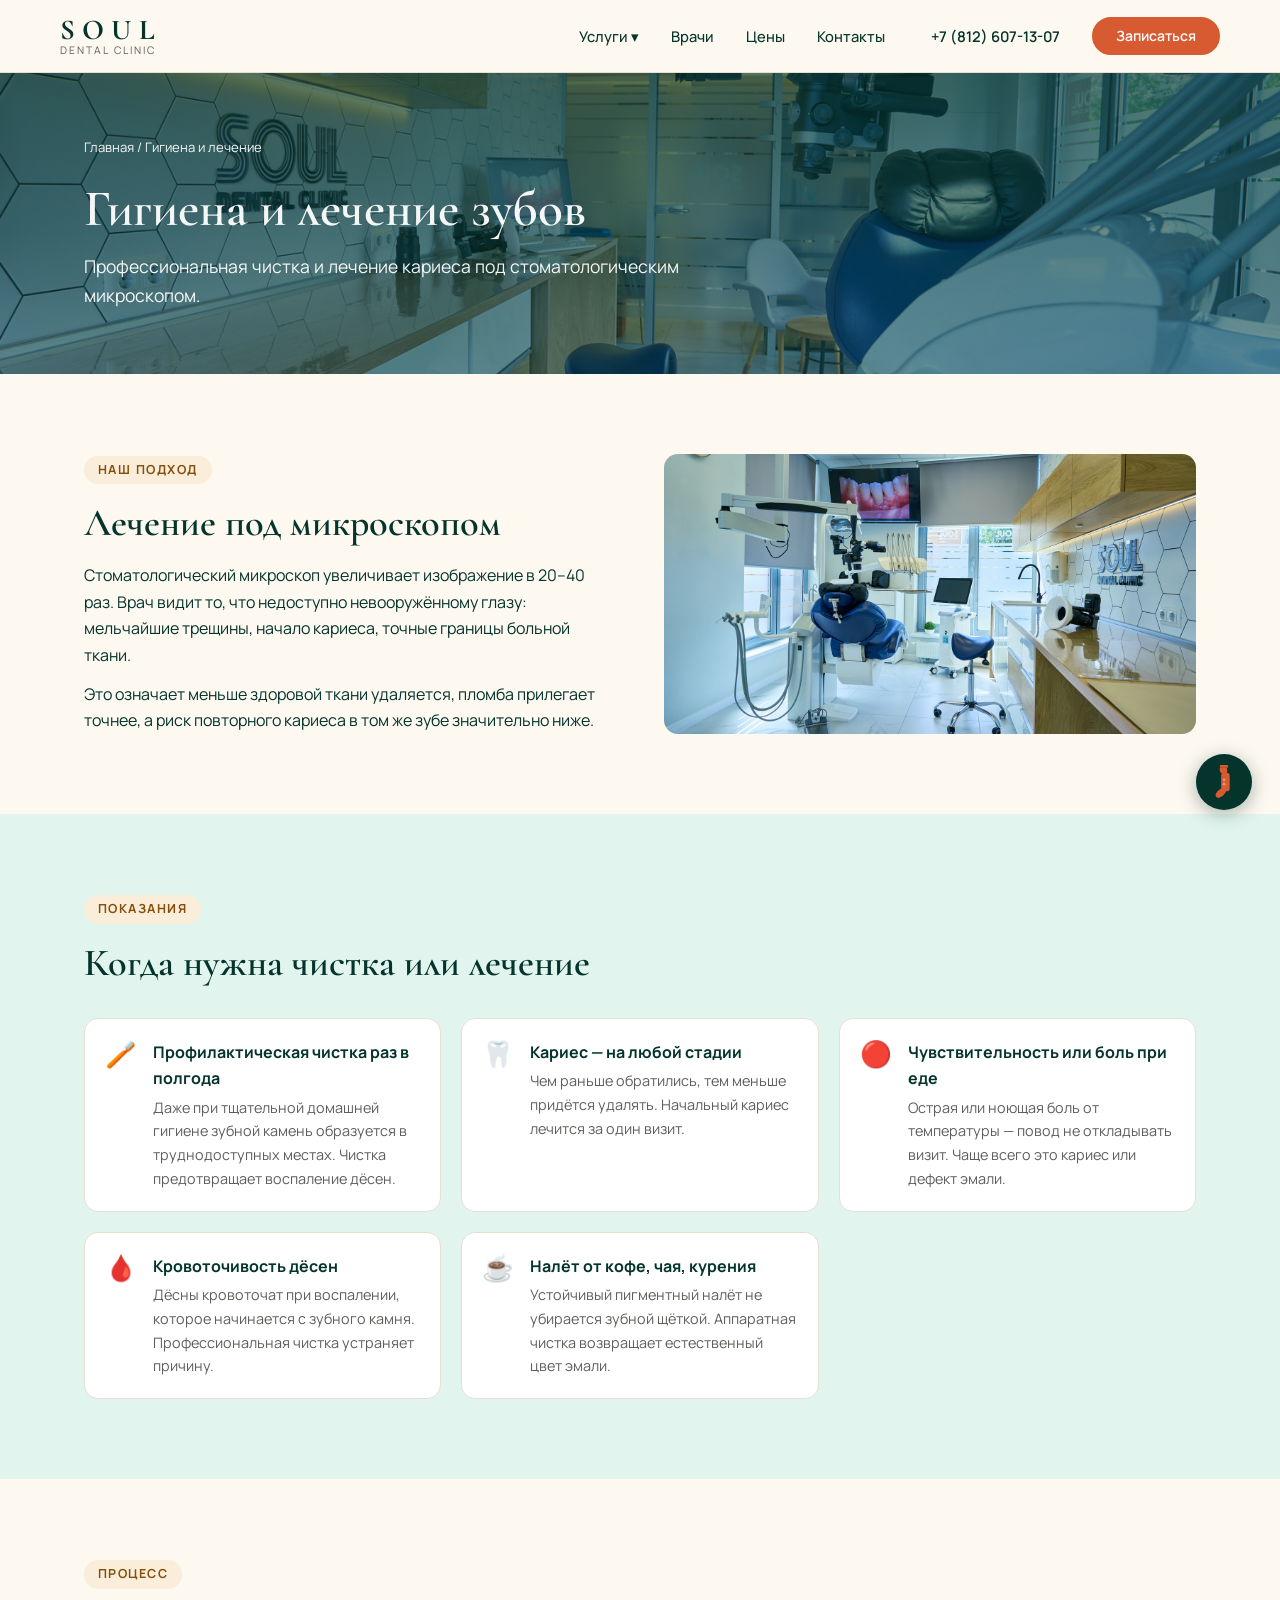
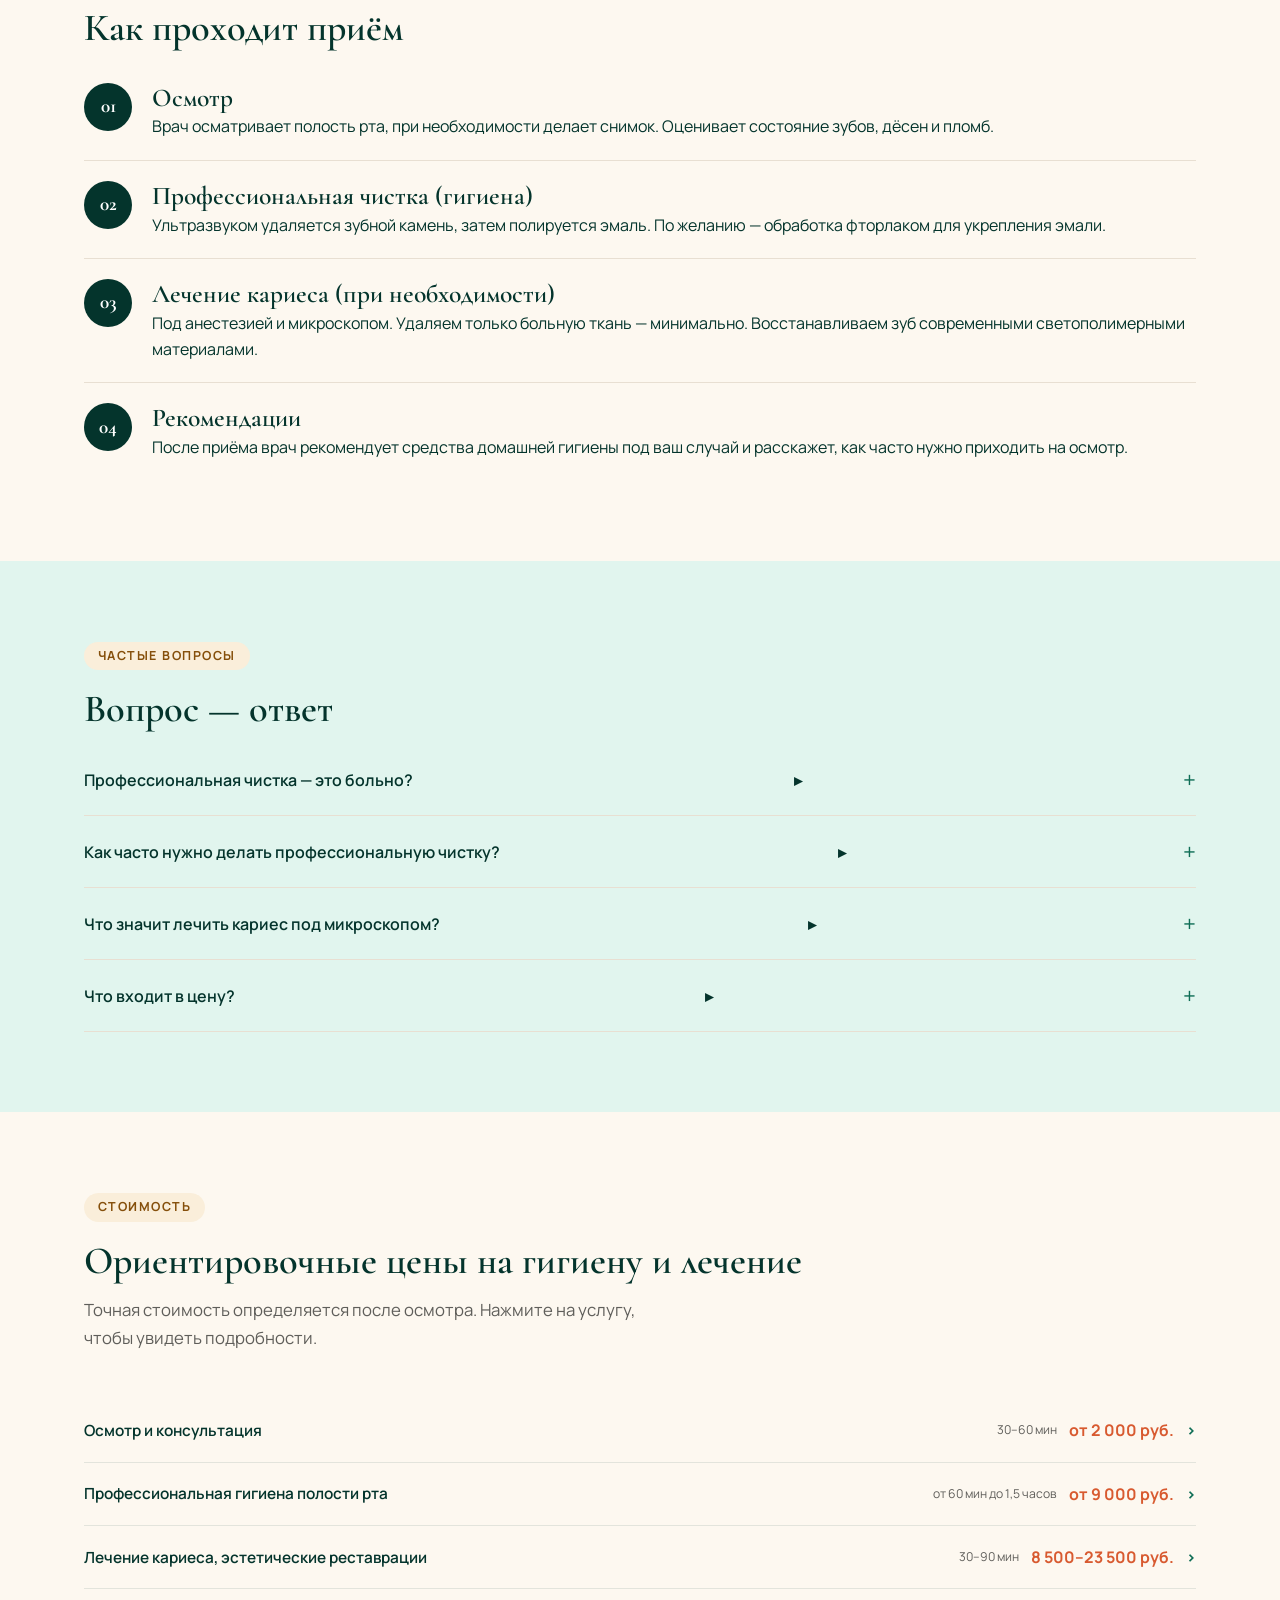
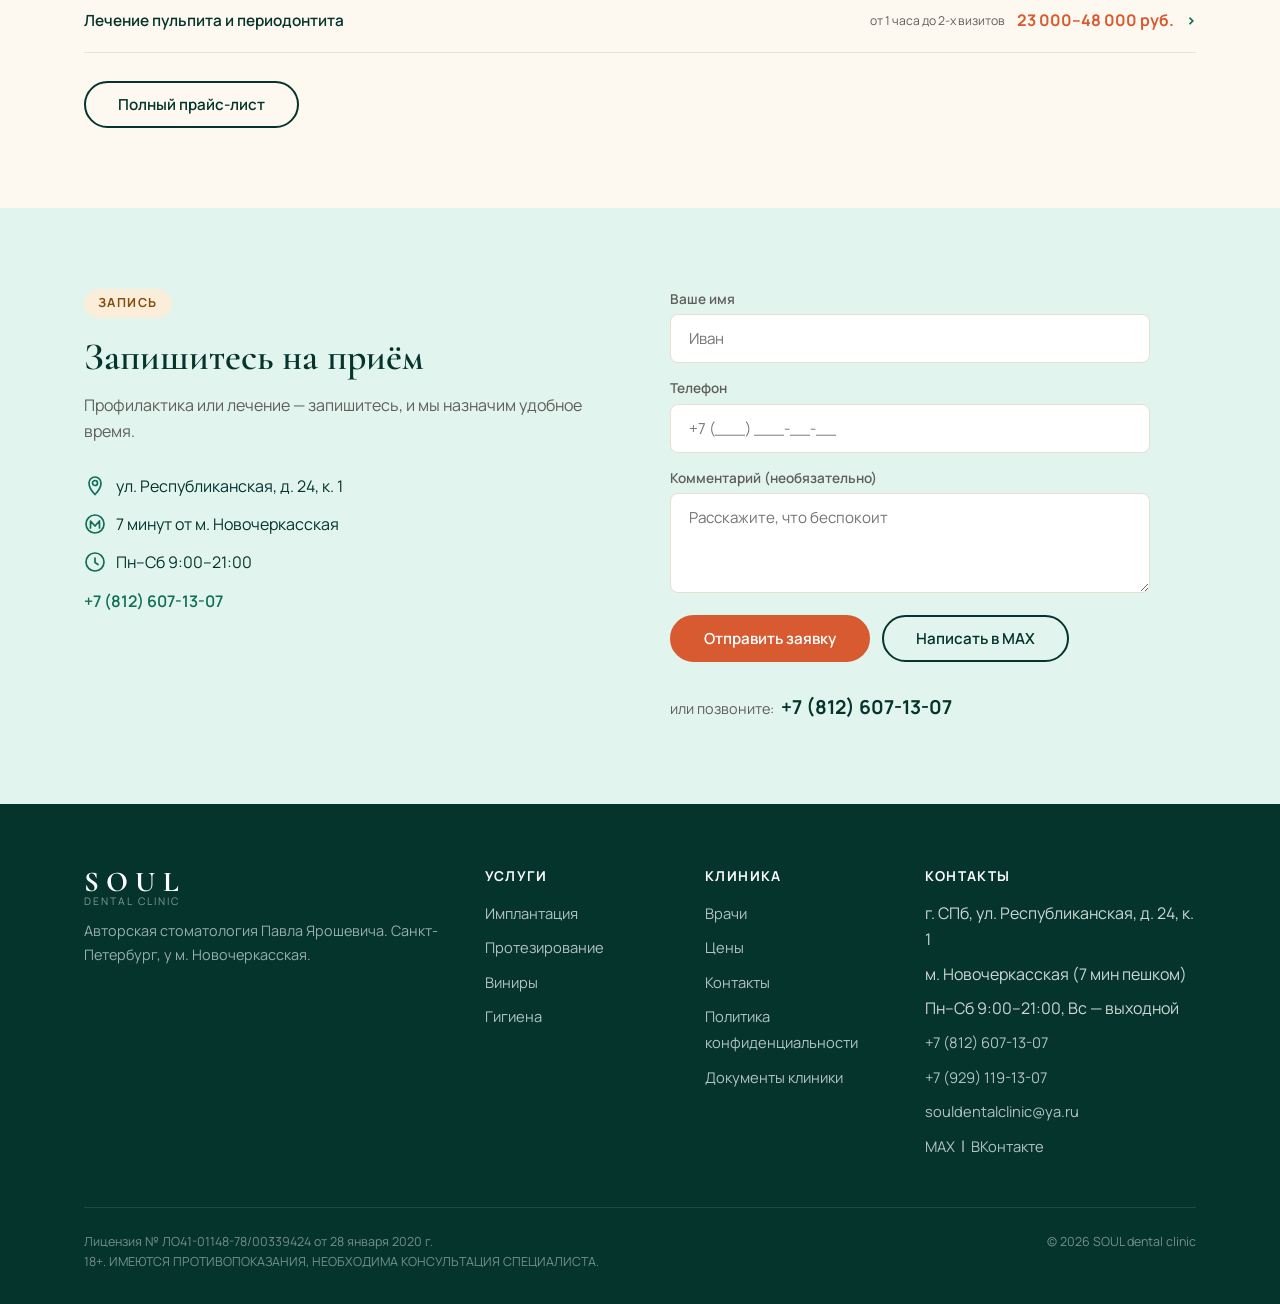
==== gigiena.html @ 8cdfee61 "Initial commit: Soul Dental site" ====
<!DOCTYPE html>
<html lang="ru">
<head>
  <meta charset="UTF-8">
  <meta name="viewport" content="width=device-width, initial-scale=1.0">
  <title>Гигиена и лечение зубов в СПб у м. Новочеркасская — SOUL dental clinic</title>
  <meta name="description" content="Профессиональная гигиена зубов и лечение кариеса под микроскопом в Санкт-Петербурге у м. Новочеркасская. SOUL dental clinic.">
  <link rel="icon" href="favicon.svg" type="image/svg+xml">
  <meta property="og:type" content="website">
  <meta property="og:title" content="Гигиена и лечение зубов под микроскопом в СПб | SOUL dental clinic">
  <meta property="og:description" content="Профессиональная чистка и лечение кариеса под микроскопом. У м. Новочеркасская.">
  <meta property="og:image" content="https://souldental.ru/uploads/s/b/p/5/bp5zllpjg2pz/img/full_6D7gZtCU.jpeg">
  <meta property="og:url" content="https://souldental.ru/gigiena.html">
  <meta property="og:locale" content="ru_RU">
  <meta name="twitter:card" content="summary_large_image">
  <link rel="stylesheet" href="style.css">
</head>
<body>

<!-- ===== ШАПКА ===== -->
<header class="header">
  <div class="header__inner">
    <a href="index.html" class="logo">
      <span class="logo__soul">SOUL</span>
      <span class="logo__sub">dental clinic</span>
    </a>
    <button class="burger" id="burger" aria-label="Меню">
      <span></span><span></span><span></span>
    </button>
    <nav class="nav" id="nav">
      <div class="nav__item">
        <a href="#" class="nav__link">Услуги ▾</a>
        <div class="nav__dropdown">
          <a href="implantatsiya.html">Имплантация</a>
          <a href="protezirovanie.html">Протезирование</a>
          <a href="viniry.html">Виниры и эстетика</a>
          <a href="gigiena.html">Гигиена и лечение</a>
        </div>
      </div>
      <div class="nav__item"><a href="vrachi.html" class="nav__link">Врачи</a></div>
      <div class="nav__item"><a href="tseny.html" class="nav__link">Цены</a></div>
      <div class="nav__item"><a href="kontakty.html" class="nav__link">Контакты</a></div>
    </nav>
    <a href="tel:+78126071307" class="header__phone">+7 (812) 607-13-07</a>
    <a href="kontakty.html#zapis" class="btn btn--accent btn--sm header__cta">Записаться</a>
  </div>
</header>

<!-- ===== ГЕРОЙ СТРАНИЦЫ ===== -->
<section class="page-hero page-hero--photo" style="background-image:linear-gradient(rgba(4,52,44,.68),rgba(4,52,44,.5)),url('img/gal_full_kUnw3uNL.jpeg')">
  <div class="container">
    <div class="breadcrumb">
      <a href="index.html">Главная</a> / Гигиена и лечение
    </div>
    <h1>Гигиена и лечение зубов</h1>
    <p class="page-hero__sub">Профессиональная чистка и лечение кариеса под стоматологическим микроскопом.</p>
  </div>
</section>

<!-- ===== ПОЧЕМУ МИКРОСКОП ===== -->
<section class="section">
  <div class="container">
    <div class="grid-photo">
      <div>
        <span class="section-label">Наш подход</span>
        <h2>Лечение под микроскопом</h2>
        <p style="margin-top:16px">Стоматологический микроскоп увеличивает изображение в 20–40 раз. Врач видит то, что недоступно невооружённому глазу: мельчайшие трещины, начало кариеса, точные границы больной ткани.</p>
        <p style="margin-top:12px">Это означает меньше здоровой ткани удаляется, пломба прилегает точнее, а риск повторного кариеса в том же зубе значительно ниже.</p>
      </div>
      <div>
        <img src="img/tech.jpeg" alt="Стоматологический кабинет с микроскопом — SOUL dental clinic" class="cabinet-photo">
      </div>
    </div>
  </div>
</section>

<!-- ===== КОГДА ЭТО НУЖНО ===== -->
<section class="section section--mint">
  <div class="container">
    <span class="section-label">Показания</span>
    <h2 class="section-title">Когда нужна чистка или лечение</h2>
    <div class="indications-grid">
      <div class="indication-item">
        <div class="indication-item__icon">🪥</div>
        <div>
          <strong>Профилактическая чистка раз в полгода</strong>
          <p>Даже при тщательной домашней гигиене зубной камень образуется в труднодоступных местах. Чистка предотвращает воспаление дёсен.</p>
        </div>
      </div>
      <div class="indication-item">
        <div class="indication-item__icon">🦷</div>
        <div>
          <strong>Кариес — на любой стадии</strong>
          <p>Чем раньше обратились, тем меньше придётся удалять. Начальный кариес лечится за один визит.</p>
        </div>
      </div>
      <div class="indication-item">
        <div class="indication-item__icon">🔴</div>
        <div>
          <strong>Чувствительность или боль при еде</strong>
          <p>Острая или ноющая боль от температуры — повод не откладывать визит. Чаще всего это кариес или дефект эмали.</p>
        </div>
      </div>
      <div class="indication-item">
        <div class="indication-item__icon">🩸</div>
        <div>
          <strong>Кровоточивость дёсен</strong>
          <p>Дёсны кровоточат при воспалении, которое начинается с зубного камня. Профессиональная чистка устраняет причину.</p>
        </div>
      </div>
      <div class="indication-item">
        <div class="indication-item__icon">☕</div>
        <div>
          <strong>Налёт от кофе, чая, курения</strong>
          <p>Устойчивый пигментный налёт не убирается зубной щёткой. Аппаратная чистка возвращает естественный цвет эмали.</p>
        </div>
      </div>
    </div>
  </div>
</section>

<!-- ===== КАК ПРОХОДИТ ===== -->
<section class="section">
  <div class="container">
    <span class="section-label">Процесс</span>
    <h2 class="section-title">Как проходит приём</h2>
    <div class="steps">
      <div class="step">
        <div class="step__num">01</div>
        <div>
          <h3>Осмотр</h3>
          <p>Врач осматривает полость рта, при необходимости делает снимок. Оценивает состояние зубов, дёсен и пломб.</p>
        </div>
      </div>
      <div class="step">
        <div class="step__num">02</div>
        <div>
          <h3>Профессиональная чистка (гигиена)</h3>
          <p>Ультразвуком удаляется зубной камень, затем полируется эмаль. По желанию — обработка фторлаком для укрепления эмали.</p>
        </div>
      </div>
      <div class="step">
        <div class="step__num">03</div>
        <div>
          <h3>Лечение кариеса (при необходимости)</h3>
          <p>Под анестезией и микроскопом. Удаляем только больную ткань — минимально. Восстанавливаем зуб современными светополимерными материалами.</p>
        </div>
      </div>
      <div class="step">
        <div class="step__num">04</div>
        <div>
          <h3>Рекомендации</h3>
          <p>После приёма врач рекомендует средства домашней гигиены под ваш случай и расскажет, как часто нужно приходить на осмотр.</p>
        </div>
      </div>
    </div>
  </div>
</section>

<!-- ===== ВОПРОС-ОТВЕТ ===== -->
<section class="section section--mint">
  <div class="container">
    <span class="section-label">Частые вопросы</span>
    <h2 class="section-title">Вопрос — ответ</h2>
    <div class="faq">
      <div class="faq-item">
        <button class="faq-item__q" onclick="toggleFaq(this)">
          Профессиональная чистка — это больно? <span class="faq-item__arrow">▸</span>
        </button>
        <div class="faq-item__a">
          <p>Чаще всего нет. При повышенной чувствительности дёсен могут быть неприятные ощущения, но ненадолго. Если нужно — проводим под анестезией.</p>
        </div>
      </div>
      <div class="faq-item">
        <button class="faq-item__q" onclick="toggleFaq(this)">
          Как часто нужно делать профессиональную чистку? <span class="faq-item__arrow">▸</span>
        </button>
        <div class="faq-item__a">
          <p>Большинству пациентов — раз в полгода. Людям с брекетами, имплантами или предрасположенностью к образованию камня — чаще. Конкретную периодичность врач назначит индивидуально.</p>
        </div>
      </div>
      <div class="faq-item">
        <button class="faq-item__q" onclick="toggleFaq(this)">
          Что значит лечить кариес под микроскопом? <span class="faq-item__arrow">▸</span>
        </button>
        <div class="faq-item__a">
          <p>Микроскоп позволяет видеть точные границы поражения. Врач удаляет только больную ткань — не больше. Пломба ложится точнее, и риск повторного кариеса под ней ниже.</p>
        </div>
      </div>
      <div class="faq-item">
        <button class="faq-item__q" onclick="toggleFaq(this)">
          Что входит в цену? <span class="faq-item__arrow">▸</span>
        </button>
        <div class="faq-item__a">
          <p>После осмотра мы называем полную стоимость лечения — включая анестезию, материалы и все этапы работы. Неожиданных доплат нет.</p>
        </div>
      </div>
    </div>
  </div>
</section>

<!-- ===== ЦЕНЫ ===== -->
<section class="section">
  <div class="container">
    <span class="section-label">Стоимость</span>
    <h2 class="section-title">Ориентировочные цены на гигиену и лечение</h2>
    <p class="section-subtitle">Точная стоимость определяется после осмотра. Нажмите на услугу, чтобы увидеть подробности.</p>

    <div class="price-item">
      <details class="price-details">
        <summary class="price-summary">
          <span class="price-summary__name">Осмотр и консультация</span>
          <span class="price-summary__meta">30–60 мин</span>
          <span class="price-summary__price">от 2 000 руб.</span>
          <span class="price-summary__arrow">›</span>
        </summary>
        <div class="price-expand">
          <ul>
            <li>Осмотр полости рта, оценка состояния зубов, дёсен и пломб</li>
            <li>При необходимости — снимок, анализ рентгенограммы</li>
            <li>Составление плана лечения с итоговой стоимостью</li>
          </ul>
        </div>
      </details>
    </div>

    <div class="price-item">
      <details class="price-details">
        <summary class="price-summary">
          <span class="price-summary__name">Профессиональная гигиена полости рта</span>
          <span class="price-summary__meta">от 60 мин до 1,5 часов</span>
          <span class="price-summary__price">от 9 000 руб.</span>
          <span class="price-summary__arrow">›</span>
        </summary>
        <div class="price-expand">
          <ul>
            <li>Удаление зубного камня ультразвуковой системой премиум-класса — без травм и трещин эмали</li>
            <li>Обработка по протоколу Guided Biofilm Therapy аппаратом AIRFLOW Prophylaxis Master</li>
            <li>Порошкоструйная обработка PROPHYflex — бережное удаление пигментированного налёта</li>
            <li>Реминерализирующая терапия фторсодержащим гелем</li>
            <li>Финишная полировка эмали — антиналётная поверхность</li>
          </ul>
          <table class="price-sub">
            <tr>
              <td>Профессиональная гигиена полости рта</td>
              <td>9 000 руб.</td>
            </tr>
            <tr>
              <td>Гигиена в рекомендованный период
                <span class="sub-desc">для пациентов, выполняющих процедуру не реже 1 раза в 6 месяцев</span>
              </td>
              <td>7 000 руб.</td>
            </tr>
            <tr>
              <td>Пародонтологическая профессиональная гигиена
                <span class="sub-desc">1,5 часа</span>
              </td>
              <td>11 000 руб.</td>
            </tr>
          </table>
        </div>
      </details>
    </div>

    <div class="price-item">
      <details class="price-details">
        <summary class="price-summary">
          <span class="price-summary__name">Лечение кариеса, эстетические реставрации</span>
          <span class="price-summary__meta">30–90 мин</span>
          <span class="price-summary__price">8 500–23 500 руб.</span>
          <span class="price-summary__arrow">›</span>
        </summary>
        <div class="price-expand">
          <ul>
            <li>Бережное сохранение тканей зуба — минимальное воздействие под микроскопом</li>
            <li>Композитные материалы премиум-класса</li>
            <li>Раннее выявление кариеса на профосмотре позволяет вылечить его за один визит</li>
          </ul>
        </div>
      </details>
    </div>

    <div class="price-item">
      <details class="price-details">
        <summary class="price-summary">
          <span class="price-summary__name">Лечение пульпита и периодонтита</span>
          <span class="price-summary__meta">от 1 часа до 2-х визитов</span>
          <span class="price-summary__price">23 000–48 000 руб.</span>
          <span class="price-summary__arrow">›</span>
        </summary>
        <div class="price-expand">
          <ul>
            <li>Своевременное лечение позволяет сохранить зуб</li>
            <li>Качественное пломбирование каналов под профессиональной оптикой</li>
            <li>Все расходные материалы — премиум-класса</li>
            <li>Эндодонтисты справляются со сложными клиническими случаями</li>
          </ul>
        </div>
      </details>
    </div>

    <a href="tseny.html" class="btn btn--outline" style="margin-top:28px">Полный прайс-лист</a>
  </div>
</section>

<!-- ===== ФОРМА ===== -->
<section class="section section--mint" id="zapis">
  <div class="container">
    <div class="grid-form">
      <div>
        <span class="section-label">Запись</span>
        <h2>Запишитесь на приём</h2>
        <p style="color:var(--muted);margin-top:12px">Профилактика или лечение — запишитесь, и мы назначим удобное время.</p>
        <div style="margin-top:28px;display:flex;flex-direction:column;gap:12px">
          <div class="contact-info-row"><svg width="22" height="22" viewBox="0 0 22 22" fill="none" xmlns="http://www.w3.org/2000/svg" aria-hidden="true"><path d="M11 2C7.7 2 5 4.7 5 8c0 5.5 6 11.5 6 11.5S17 13.5 17 8c0-3.3-2.7-6-6-6z" stroke="currentColor" stroke-width="1.7"/><circle cx="11" cy="8" r="2.5" stroke="currentColor" stroke-width="1.7"/></svg> ул. Республиканская, д. 24, к. 1</div>
          <div class="contact-info-row"><svg width="22" height="22" viewBox="0 0 22 22" fill="none" xmlns="http://www.w3.org/2000/svg" aria-hidden="true"><circle cx="11" cy="11" r="9" stroke="currentColor" stroke-width="1.7"/><path d="M6.5 15V8L11 13L15.5 8V15" stroke="currentColor" stroke-width="1.7" stroke-linecap="round" stroke-linejoin="round"/></svg> 7 минут от м. Новочеркасская</div>
          <div class="contact-info-row"><svg width="22" height="22" viewBox="0 0 22 22" fill="none" xmlns="http://www.w3.org/2000/svg" aria-hidden="true"><circle cx="11" cy="11" r="9" stroke="currentColor" stroke-width="1.7"/><path d="M11 7V11.5L14 13.5" stroke="currentColor" stroke-width="1.7" stroke-linecap="round" stroke-linejoin="round"/></svg> Пн–Сб 9:00–21:00</div>
          <div><a href="tel:+78126071307" style="font-weight:600">+7 (812) 607-13-07</a></div>
        </div>
      </div>
      <div>
        <form class="form-record" id="formGig" onsubmit="sendForm(event, 'formGig')">
          <div>
            <label for="name5">Ваше имя</label>
            <input type="text" id="name5" name="name" placeholder="Иван" required>
          </div>
          <div>
            <label for="phone5">Телефон</label>
            <input type="tel" id="phone5" name="phone" placeholder="+7 (___) ___-__-__" required>
          </div>
          <div>
            <label for="comment5">Комментарий (необязательно)</label>
            <textarea id="comment5" name="comment" placeholder="Расскажите, что беспокоит"></textarea>
          </div>
          <div class="form-record__success" id="success-formGig">
            ✓ Спасибо! Мы перезвоним вам в ближайшее время.
          </div>
          <div class="form-record__buttons">
            <button type="submit" class="btn btn--accent">Отправить заявку</button>
            <!-- УТОЧНИТЬ У КЛИНИКИ — точная пригласительная ссылка MAX -->
            <a href="https://max.ru/u/souldental" target="_blank" rel="noopener" class="btn btn--outline">Написать в MAX</a>
          </div>
          <p class="form-record__phone">или позвоните: <a href="tel:+78126071307">+7 (812) 607-13-07</a></p>
        </form>
      </div>
    </div>
  </div>
</section>

<!-- ===== ФУТЕР ===== -->
<footer class="footer">
  <div class="container">
    <div class="footer__grid">
      <div>
        <a href="index.html" class="logo footer__logo">
          <span class="logo__soul">SOUL</span>
          <span class="logo__sub">dental clinic</span>
        </a>
        <p class="footer__desc">Авторская стоматология Павла Ярошевича. Санкт-Петербург, у м. Новочеркасская.</p>
      </div>
      <div>
        <h4>Услуги</h4>
        <ul class="footer__links">
          <li><a href="implantatsiya.html">Имплантация</a></li>
          <li><a href="protezirovanie.html">Протезирование</a></li>
          <li><a href="viniry.html">Виниры</a></li>
          <li><a href="gigiena.html">Гигиена</a></li>
        </ul>
      </div>
      <div>
        <h4>Клиника</h4>
        <ul class="footer__links">
          <li><a href="vrachi.html">Врачи</a></li>
          <li><a href="tseny.html">Цены</a></li>
          <li><a href="kontakty.html">Контакты</a></li>
          <li><a href="#">Политика конфиденциальности</a></li>
          <li><a href="#">Документы клиники</a></li>
        </ul>
      </div>
      <div>
        <h4>Контакты</h4>
        <ul class="footer__links">
          <li>г. СПб, ул. Республиканская, д. 24, к. 1</li>
          <li>м. Новочеркасская (7 мин пешком)</li>
          <li>Пн–Сб 9:00–21:00, Вс — выходной</li>
          <li><a href="tel:+78126071307">+7 (812) 607-13-07</a></li>
          <li><a href="tel:+79291191307">+7 (929) 119-13-07</a></li>
          <li><a href="mailto:souldentalclinic@ya.ru">souldentalclinic@ya.ru</a></li>
          <li><!-- УТОЧНИТЬ У КЛИНИКИ — точная пригласительная ссылка MAX -->
          <a href="https://max.ru/u/souldental" target="_blank">MAX</a> &nbsp;|&nbsp; <a href="https://vk.com/souldental" target="_blank">ВКонтакте</a></li>
        </ul>
      </div>
    </div>
    <div class="footer__bottom">
      <div class="footer__legal">
        Лицензия № ЛО41-01148-78/00339424 от 28 января 2020 г.<br>
        18+. ИМЕЮТСЯ ПРОТИВОПОКАЗАНИЯ, НЕОБХОДИМА КОНСУЛЬТАЦИЯ СПЕЦИАЛИСТА.
      </div>
      <div class="footer__legal">© 2026 SOUL dental clinic</div>
    </div>
  </div>
</footer>

<a href="kontakty.html#zapis" class="btn btn--accent float-btn" id="floatBtn">Записаться</a>

<!-- Vinyl music player -->
<button class="sax-btn" id="vinylBtn" aria-label="Музыка клиники">
  <svg class="sax-icon" viewBox="0 0 28 48" fill="currentColor" xmlns="http://www.w3.org/2000/svg">
    <rect x="8" y="0" width="12" height="4" rx="2"/>
    <path d="M8 4 Q7 10 11 12 L17 12 Q20 8 18 4 Z"/>
    <path d="M10 11 h8 a4 4 0 0 1 4 4 v18 a4 4 0 0 1 -4 4 h-4 a4 4 0 0 1 -4 -4 V15 a4 4 0 0 1 4 -4z"/>
    <path d="M10 33 Q3 37 2 42 a4 4 0 0 0 7 3 Q13 44 16 39 L18 33 Z"/>
    <circle cx="14" cy="21" r="2" fill="rgba(255,255,255,0.35)"/>
    <circle cx="14" cy="27" r="2" fill="rgba(255,255,255,0.35)"/>
  </svg>
</button>
<script src="script.js"></script>
</body>
</html>
---- style.css ----
/* =============================================
   SOUL dental clinic — главный файл стилей
   Палитра: кремовый фон, глубокий зелёный, терракотовый акцент
   ============================================= */

/* --- Google Fonts --- */
@import url('https://fonts.googleapis.com/css2?family=Cormorant+Garamond:wght@500;600;700&family=Manrope:wght@400;500;600;700&display=swap');

/* --- CSS-переменные (вся палитра в одном месте) --- */
:root {
  --bg:         #FDF8F0;   /* кремовый фон страниц */
  --dark:       #04342C;   /* глубокий зелёный — заголовки, футер */
  --green:      #0F6E56;   /* вторичный зелёный — кнопки, ссылки */
  --accent:     #D85A30;   /* терракотовый — главные кнопки «Записаться» */
  --mint:       #E1F5EE;   /* мятный — светлая подложка блоков */
  --badge-bg:   #FAEEDA;   /* тёплая подложка бейджей */
  --badge-text: #854F0B;   /* текст на бейджах */
  --border:     #E8DFD2;   /* границы карточек */
  --muted:      #5F5E5A;   /* второстепенный текст */
  --white:      #FFFFFF;

  --radius:     14px;
  --radius-sm:  8px;
  --font-head:  'Cormorant Garamond', Georgia, serif;
  --font-body:  'Manrope', 'Segoe UI', sans-serif;
}

/* --- Сброс и база --- */
*, *::before, *::after { box-sizing: border-box; margin: 0; padding: 0; }

html { scroll-behavior: smooth; }

body {
  background: var(--bg);
  color: var(--dark);
  font-family: var(--font-body);
  font-size: 16px;
  line-height: 1.65;
}

img { max-width: 100%; display: block; }
a { color: var(--green); text-decoration: none; }
a:hover { text-decoration: underline; }

/* --- Типографика --- */
h1, h2, h3, h4 {
  font-family: var(--font-head);
  font-weight: 600;
  line-height: 1.2;
  color: var(--dark);
}
h1 { font-size: clamp(2rem, 5vw, 3.2rem); }
h2 { font-size: clamp(1.6rem, 3.5vw, 2.4rem); }
h3 { font-size: clamp(1.2rem, 2.5vw, 1.6rem); }
h4 { font-size: 1.1rem; }

p { margin-bottom: 0.8rem; color: var(--dark); }
p:last-child { margin-bottom: 0; }

/* --- Контейнер --- */
.container {
  max-width: 1160px;
  margin: 0 auto;
  padding: 0 24px;
}

/* --- Секции --- */
.section { padding: 80px 0; }
.section--mint { background: var(--mint); }
.section--dark { background: var(--dark); color: var(--white); }
.section--dark h2, .section--dark h3, .section--dark p { color: var(--white); }

.section-label {
  display: inline-block;
  font-size: 0.78rem;
  font-weight: 700;
  letter-spacing: 0.12em;
  text-transform: uppercase;
  color: var(--badge-text);
  background: var(--badge-bg);
  padding: 4px 14px;
  border-radius: 999px;
  margin-bottom: 16px;
}

.section-title { margin-bottom: 12px; }
.section-subtitle { color: var(--muted); max-width: 600px; margin-bottom: 48px; font-size: 1.05rem; }

/* --- Бейдж --- */
.badge {
  display: inline-block;
  background: var(--badge-bg);
  color: var(--badge-text);
  font-size: 0.85rem;
  font-weight: 600;
  padding: 6px 18px;
  border-radius: 999px;
  margin-bottom: 20px;
}

/* --- Кнопки --- */
.btn {
  display: inline-block;
  padding: 14px 32px;
  border-radius: 999px;
  font-family: var(--font-body);
  font-size: 0.95rem;
  font-weight: 600;
  cursor: pointer;
  border: 2px solid transparent;
  transition: opacity 0.2s, transform 0.15s;
  text-decoration: none;
  line-height: 1;
}
.btn:hover { opacity: 0.88; transform: translateY(-1px); text-decoration: none; }
.btn:active { transform: translateY(0); }

.btn--accent { background: var(--accent); color: var(--white); border-color: var(--accent); }
.btn--green  { background: var(--green);  color: var(--white); border-color: var(--green); }
.btn--outline { background: transparent; color: var(--dark); border-color: var(--dark); }
.btn--outline-white { background: transparent; color: var(--white); border-color: var(--white); }
.btn--sm { padding: 10px 22px; font-size: 0.88rem; }

/* =============================================
   ШАПКА (header)
   ============================================= */
.header {
  position: sticky;
  top: 0;
  z-index: 100;
  background: var(--bg);
  border-bottom: 1px solid var(--border);
  padding: 0 24px;
}
.header__inner {
  max-width: 1160px;
  margin: 0 auto;
  display: flex;
  align-items: center;
  gap: 32px;
  height: 72px;
}

/* Логотип */
.logo { text-decoration: none; display: flex; flex-direction: column; line-height: 1; flex-shrink: 0; }
.logo__soul {
  font-family: var(--font-head);
  font-size: 1.8rem;
  font-weight: 700;
  letter-spacing: 0.25em;
  color: var(--dark);
}
.logo__sub { font-size: 0.65rem; letter-spacing: 0.2em; text-transform: uppercase; color: var(--muted); }

/* Навигация */
.nav { display: flex; align-items: center; gap: 4px; margin-left: auto; }

.nav__item { position: relative; }

.nav__link {
  display: block;
  padding: 8px 14px;
  font-size: 0.92rem;
  font-weight: 500;
  color: var(--dark);
  border-radius: var(--radius-sm);
  transition: background 0.15s;
  white-space: nowrap;
}
.nav__link:hover { background: var(--mint); text-decoration: none; color: var(--dark); }

/* Выпадающее меню */
.nav__dropdown {
  position: absolute;
  top: calc(100% + 8px);
  left: 0;
  background: var(--white);
  border: 1px solid var(--border);
  border-radius: var(--radius);
  min-width: 220px;
  padding: 8px;
  opacity: 0;
  pointer-events: none;
  transform: translateY(-8px);
  transition: opacity 0.18s, transform 0.18s;
  box-shadow: 0 8px 24px rgba(4,52,44,0.1);
}
.nav__item:hover .nav__dropdown,
.nav__item:focus-within .nav__dropdown {
  opacity: 1;
  pointer-events: auto;
  transform: translateY(0);
}
.nav__dropdown a {
  display: block;
  padding: 9px 14px;
  border-radius: var(--radius-sm);
  font-size: 0.9rem;
  color: var(--dark);
}
.nav__dropdown a:hover { background: var(--mint); text-decoration: none; }

/* Шапка: телефон и кнопка */
.header__phone {
  font-weight: 600;
  color: var(--dark);
  white-space: nowrap;
  font-size: 0.92rem;
}
.header__phone:hover { text-decoration: none; color: var(--green); }

/* Бургер (только мобильные) */
.burger {
  display: none;
  flex-direction: column;
  gap: 5px;
  background: none;
  border: none;
  cursor: pointer;
  padding: 8px;
  margin-left: auto;
}
.burger span {
  display: block;
  width: 24px;
  height: 2px;
  background: var(--dark);
  border-radius: 2px;
  transition: transform 0.25s, opacity 0.25s;
}
.burger.is-open span:nth-child(1) { transform: translateY(7px) rotate(45deg); }
.burger.is-open span:nth-child(2) { opacity: 0; }
.burger.is-open span:nth-child(3) { transform: translateY(-7px) rotate(-45deg); }

/* =============================================
   ФУТЕР
   ============================================= */
.footer {
  background: var(--dark);
  color: rgba(255,255,255,0.8);
  padding: 64px 0 32px;
}
.footer__grid {
  display: grid;
  grid-template-columns: 2fr 1fr 1fr 1.5fr;
  gap: 40px;
  margin-bottom: 48px;
}
.footer__logo .logo__soul { color: var(--white); }
.footer__logo .logo__sub  { color: rgba(255,255,255,0.5); }
.footer__desc { margin-top: 12px; font-size: 0.9rem; color: rgba(255,255,255,0.6); }

.footer h4 { color: var(--white); font-size: 0.85rem; letter-spacing: 0.1em; text-transform: uppercase; margin-bottom: 16px; font-family: var(--font-body); font-weight: 700; }

.footer__links { list-style: none; display: flex; flex-direction: column; gap: 8px; }
.footer__links a { color: rgba(255,255,255,0.7); font-size: 0.92rem; }
.footer__links a:hover { color: var(--white); text-decoration: none; }

.footer__bottom {
  border-top: 1px solid rgba(255,255,255,0.1);
  padding-top: 24px;
  display: flex;
  flex-wrap: wrap;
  gap: 12px;
  justify-content: space-between;
  align-items: flex-start;
}
.footer__legal { font-size: 0.78rem; color: rgba(255,255,255,0.45); line-height: 1.6; }

/* =============================================
   ГЕРОЙ (главный экран)
   ============================================= */
.hero {
  padding: 80px 0 72px;
  overflow: hidden;
}
.hero__inner {
  display: grid;
  grid-template-columns: 1fr 1fr;
  gap: 60px;
  align-items: center;
}
.hero__content { max-width: 560px; }
.hero__title { margin-bottom: 20px; }
.hero__sub { font-size: 1.05rem; color: var(--muted); margin-bottom: 36px; max-width: 480px; }
.hero__buttons { display: flex; gap: 14px; flex-wrap: wrap; margin-bottom: 48px; }

/* Цифры доверия */
.trust { display: flex; gap: 32px; flex-wrap: wrap; }
.trust__item { display: flex; flex-direction: column; }
.trust__num { font-family: var(--font-head); font-size: 1.8rem; font-weight: 700; color: var(--dark); line-height: 1; }
.trust__label { font-size: 0.8rem; color: var(--muted); margin-top: 2px; }

/* Заглушка фото */
.photo-stub {
  background: var(--mint);
  border-radius: var(--radius);
  display: flex;
  flex-direction: column;
  align-items: center;
  justify-content: center;
  color: var(--green);
  font-size: 0.85rem;
  font-weight: 500;
  text-align: center;
  border: 2px dashed var(--border);
  padding: 24px;
}
.photo-stub__icon { font-size: 2.5rem; margin-bottom: 12px; opacity: 0.5; }
.photo-stub--hero { min-height: 420px; }
.photo-stub--portrait { width: 160px; height: 200px; border-radius: var(--radius); }

/* =============================================
   КАРТОЧКИ УСЛУГ
   ============================================= */
.services-grid {
  display: grid;
  grid-template-columns: repeat(4, 1fr);
  gap: 20px;
}
.card-service {
  background: var(--white);
  border: 1px solid var(--border);
  border-radius: var(--radius);
  padding: 28px 24px;
  display: flex;
  flex-direction: column;
  gap: 12px;
  transition: border-color 0.2s, transform 0.2s;
}
.card-service:hover { border-color: var(--green); transform: translateY(-3px); }
.card-service__icon { font-size: 1.8rem; }
.card-service__title { font-family: var(--font-head); font-size: 1.2rem; font-weight: 600; }
.card-service__desc { font-size: 0.9rem; color: var(--muted); flex-grow: 1; }
.card-service__link { font-size: 0.88rem; font-weight: 600; color: var(--green); }

/* =============================================
   БЛОК «ПОЧЕМУ SOUL» (4 пункта)
   ============================================= */
.why-grid {
  display: grid;
  grid-template-columns: repeat(4, 1fr);
  gap: 24px;
  margin-top: 48px;
}
.why-item { display: flex; flex-direction: column; gap: 10px; }
.why-item__num {
  font-family: var(--font-head);
  font-size: 2.4rem;
  font-weight: 700;
  color: var(--accent);
  line-height: 1;
}
.why-item__title { font-weight: 700; font-size: 0.95rem; }
.why-item__text { font-size: 0.88rem; color: var(--muted); }

/* =============================================
   ДО/ПОСЛЕ
   ============================================= */
.before-after { display: grid; grid-template-columns: 1fr 1fr; gap: 40px; align-items: start; }
.before-after__photos { display: grid; grid-template-columns: 1fr 1fr; gap: 12px; }
.before-after__label { font-size: 0.78rem; font-weight: 700; text-transform: uppercase; letter-spacing: 0.08em; color: var(--muted); margin-top: 8px; text-align: center; }

/* =============================================
   ОСНОВАТЕЛЬ
   ============================================= */
.founder {
  display: grid;
  grid-template-columns: auto 1fr;
  gap: 48px;
  align-items: start;
}
.founder__photo-wrap { flex-shrink: 0; }

/* =============================================
   ОТЗЫВЫ
   ============================================= */
.reviews-grid { display: grid; grid-template-columns: repeat(3, 1fr); gap: 20px; }
.card-review {
  background: var(--white);
  border: 1px solid var(--border);
  border-radius: var(--radius);
  padding: 24px;
  display: flex;
  flex-direction: column;
  gap: 12px;
}
.card-review__stub { background: var(--mint); border-radius: var(--radius-sm); padding: 32px; text-align: center; color: var(--muted); font-size: 0.85rem; }

/* =============================================
   ПЛЕЕР-ЗАГЛУШКА
   ============================================= */
.player-stub {
  background: var(--dark);
  border-radius: var(--radius);
  padding: 28px 32px;
  display: flex;
  align-items: center;
  gap: 24px;
  max-width: 500px;
  margin-top: 28px;
}
.player-stub__btn {
  width: 52px; height: 52px;
  background: var(--accent);
  border-radius: 50%;
  display: flex; align-items: center; justify-content: center;
  font-size: 1.2rem;
  flex-shrink: 0;
  cursor: pointer;
  color: white;
}
.player-stub__info { color: rgba(255,255,255,0.7); font-size: 0.9rem; }
.player-stub__title { color: white; font-weight: 600; }
.player-stub__bar { height: 3px; background: rgba(255,255,255,0.2); border-radius: 3px; margin-top: 10px; position: relative; }
.player-stub__progress { height: 3px; width: 35%; background: var(--accent); border-radius: 3px; }

/* =============================================
   РЕАЛЬНЫЕ ФОТОГРАФИИ
   ============================================= */

/* Фото в герое */
.hero__photo {
  border-radius: var(--radius);
  overflow: hidden;
  height: 420px;
  flex-shrink: 0;
}
.hero__photo img {
  width: 100%;
  height: 100%;
  object-fit: cover;
  object-position: center;
  display: block;
}

/* Портрет основателя */
.founder__img {
  width: 200px;
  height: auto;
  display: block;
  border-radius: 50%;
  flex-shrink: 0;
}

/* Фото в блоке «Наша музыка» */
.music-photo {
  width: 100%;
  max-width: 500px;
  height: 300px;
  object-fit: cover;
  object-position: center;
  border-radius: var(--radius);
  display: block;
  margin-top: 28px;
  opacity: 0.85;
}

/* Фото кабинета / оборудования */
.cabinet-photo {
  width: 100%;
  height: 280px;
  object-fit: cover;
  object-position: center;
  border-radius: var(--radius);
  display: block;
}

/* Фото врача в карточке */
.doctor-photo-img {
  width: 100%;
  height: 100%;
  object-fit: cover;
  object-position: top center;
  display: block;
}

/* Фото входа на странице контактов */
.entrance-photo {
  width: 100%;
  height: 360px;
  object-fit: cover;
  object-position: center;
  border-radius: var(--radius);
  display: block;
}

@media (max-width: 680px) {
  .hero__photo    { height: 220px; }
  .music-photo    { max-width: 100%; height: 220px; }
  .cabinet-photo  { height: 200px; }
  .entrance-photo { height: 220px; }
  .founder__img   { width: 140px; }
}

/* =============================================
   АДАПТИВНЫЕ ДВУХКОЛОНОЧНЫЕ СЕТКИ (десктоп)
   ============================================= */
.grid-form {
  display: grid;
  grid-template-columns: 1fr 1fr;
  gap: 60px;
  align-items: start;
}
.grid-compare {
  display: grid;
  grid-template-columns: 1fr 1fr;
  gap: 40px;
}
.grid-photo {
  display: grid;
  grid-template-columns: 1fr 1fr;
  gap: 48px;
  align-items: center;
}
.grid-contacts {
  display: grid;
  grid-template-columns: 1fr 1fr;
  gap: 60px;
}
.grid-fields {
  display: grid;
  grid-template-columns: 1fr 1fr;
  gap: 16px;
}

/* =============================================
   ФОРМА ЗАПИСИ
   ============================================= */
.form-record { display: flex; flex-direction: column; gap: 14px; max-width: 480px; }
.form-record label { font-size: 0.85rem; font-weight: 600; color: var(--muted); display: block; margin-bottom: 4px; }
.form-record input,
.form-record textarea,
.form-record select {
  width: 100%;
  padding: 13px 18px;
  border: 1.5px solid var(--border);
  border-radius: var(--radius-sm);
  font-family: var(--font-body);
  font-size: 0.95rem;
  background: var(--white);
  color: var(--dark);
  outline: none;
  transition: border-color 0.2s;
}
.form-record input:focus,
.form-record textarea:focus { border-color: var(--green); }
.form-record textarea { min-height: 100px; resize: vertical; }
.form-record__success {
  display: none;
  background: var(--mint);
  border-radius: var(--radius-sm);
  padding: 16px 20px;
  color: var(--dark);
  font-weight: 600;
  font-size: 0.95rem;
}
.form-record__buttons { display: flex; gap: 12px; flex-wrap: wrap; }

/* =============================================
   СТРАНИЦЫ УСЛУГ
   ============================================= */
.page-hero {
  background: var(--mint);
  padding: 64px 0;
}
.page-hero__inner { display: grid; grid-template-columns: 1fr auto; gap: 48px; align-items: center; }

/* Шаги лечения */
.steps { display: flex; flex-direction: column; gap: 0; }
.step {
  display: grid;
  grid-template-columns: 48px 1fr;
  gap: 20px;
  padding: 20px 0;
  border-bottom: 1px solid var(--border);
}
.step:last-child { border-bottom: none; }
.step__num {
  width: 48px; height: 48px;
  background: var(--dark);
  color: white;
  border-radius: 50%;
  display: flex; align-items: center; justify-content: center;
  font-family: var(--font-head);
  font-size: 1.2rem;
  font-weight: 700;
  flex-shrink: 0;
}
.step__title { font-weight: 700; margin-bottom: 4px; }
.step__text { font-size: 0.9rem; color: var(--muted); }

/* FAQ аккордеон */
.faq { display: flex; flex-direction: column; gap: 0; }
.faq-item {
  border-bottom: 1px solid var(--border);
}
.faq-item__q {
  width: 100%;
  background: none;
  border: none;
  text-align: left;
  padding: 20px 0;
  font-family: var(--font-body);
  font-size: 1rem;
  font-weight: 600;
  color: var(--dark);
  cursor: pointer;
  display: flex;
  justify-content: space-between;
  align-items: center;
  gap: 16px;
}
.faq-item__q::after {
  content: '+';
  font-size: 1.4rem;
  font-weight: 400;
  color: var(--green);
  flex-shrink: 0;
  transition: transform 0.2s;
}
.faq-item.is-open .faq-item__q::after { transform: rotate(45deg); }
.faq-item__a {
  max-height: 0;
  overflow: hidden;
  transition: max-height 0.3s ease, padding 0.3s;
  font-size: 0.95rem;
  color: var(--muted);
}
.faq-item.is-open .faq-item__a { max-height: 300px; padding-bottom: 20px; }

/* Таблица цен */
.price-table { width: 100%; border-collapse: collapse; }
.price-table th {
  background: var(--dark);
  color: white;
  padding: 12px 18px;
  text-align: left;
  font-size: 0.88rem;
  font-weight: 600;
}
.price-table th:last-child { text-align: right; }
.price-table td {
  padding: 13px 18px;
  border-bottom: 1px solid var(--border);
  font-size: 0.92rem;
}
.price-table tr:last-child td { border-bottom: none; }
.price-table td:last-child { text-align: right; font-weight: 600; color: var(--green); }
.price-table tr:nth-child(even) td { background: #faf7f2; }

/* Блок «ситуации» */
.situations { display: grid; grid-template-columns: repeat(auto-fit, minmax(220px, 1fr)); gap: 16px; margin-top: 32px; }
.situation-item {
  background: var(--white);
  border: 1px solid var(--border);
  border-radius: var(--radius-sm);
  padding: 20px;
  font-size: 0.92rem;
}
.situation-item::before { content: '→'; color: var(--accent); font-weight: 700; display: block; margin-bottom: 6px; }

/* =============================================
   КАРТОЧКИ ВРАЧЕЙ
   ============================================= */
.doctors-grid { display: grid; grid-template-columns: repeat(3, 1fr); gap: 24px; align-items: start; }
.card-doctor {
  background: var(--white);
  border: 1px solid var(--border);
  border-radius: var(--radius);
  overflow: hidden;
  display: flex;
  flex-direction: column;
}
.card-doctor__photo { height: 240px; background: var(--mint); display: flex; align-items: center; justify-content: center; color: var(--muted); font-size: 0.85rem; text-align: center; padding: 20px; }
.card-doctor__body { padding: 20px; }
.card-doctor__name { font-family: var(--font-head); font-size: 1.2rem; font-weight: 600; margin-bottom: 4px; }
.card-doctor__spec { font-size: 0.85rem; color: var(--green); font-weight: 600; margin-bottom: 8px; }
.card-doctor__exp { font-size: 0.85rem; color: var(--muted); }

/* =============================================
   СТРАНИЦА ЦЕН
   ============================================= */
.price-section { margin-bottom: 40px; }
.price-section h3 { margin-bottom: 16px; padding-bottom: 10px; border-bottom: 2px solid var(--border); }
.price-note {
  background: var(--badge-bg);
  border-radius: var(--radius-sm);
  padding: 16px 20px;
  font-size: 0.9rem;
  color: var(--badge-text);
  font-weight: 500;
  margin-bottom: 32px;
}

/* =============================================
   КОНТАКТЫ
   ============================================= */
.contacts-grid { display: grid; grid-template-columns: 1fr 1fr; gap: 60px; }
.contact-item { display: flex; flex-direction: column; gap: 4px; margin-bottom: 24px; }
.contact-item__label { font-size: 0.78rem; font-weight: 700; text-transform: uppercase; letter-spacing: 0.1em; color: var(--muted); }
.contact-item__value { font-size: 1.05rem; font-weight: 500; }
.map-stub {
  background: var(--mint);
  border-radius: var(--radius);
  height: 320px;
  display: flex;
  align-items: center;
  justify-content: center;
  color: var(--muted);
  font-size: 0.9rem;
  text-align: center;
  border: 2px dashed var(--border);
  margin-bottom: 32px;
}

/* =============================================
   ПЛАВАЮЩАЯ КНОПКА (мобильная)
   ============================================= */
.float-btn {
  position: fixed;
  bottom: 24px;
  left: 50%;
  transform: translateX(-50%) translateY(20px);
  z-index: 200;
  opacity: 0;
  pointer-events: none;
  transition: opacity 0.3s, transform 0.3s;
  white-space: nowrap;
  box-shadow: 0 4px 20px rgba(216,90,48,0.35);
}
.float-btn.is-visible { opacity: 1; pointer-events: auto; transform: translateX(-50%) translateY(0); }

/* =============================================
   АДАПТИВНОСТЬ — ПЛАНШЕТ (≤960px)
   ============================================= */
@media (max-width: 960px) {
  .services-grid    { grid-template-columns: repeat(2, 1fr); }
  .why-grid         { grid-template-columns: repeat(2, 1fr); }
  .footer__grid     { grid-template-columns: 1fr 1fr; }
  .hero__inner      { grid-template-columns: 1fr; }
  .photo-stub--hero { min-height: 240px; }
  .reviews-grid     { grid-template-columns: 1fr 1fr; }
  .contacts-grid    { grid-template-columns: 1fr; }
  .founder          { grid-template-columns: 1fr; }
  .grid-form        { grid-template-columns: 1fr; gap: 32px; }
  .grid-compare     { grid-template-columns: 1fr; gap: 16px; }
  .grid-photo       { grid-template-columns: 1fr; gap: 24px; }
  .grid-contacts    { grid-template-columns: 1fr; gap: 32px; }
  .doctors-grid     { grid-template-columns: repeat(2, 1fr); }
}

/* =============================================
   АДАПТИВНОСТЬ — МОБИЛЬНЫЙ (≤680px)
   ============================================= */
@media (max-width: 680px) {

  /* --- Базовые размеры --- */
  .container { padding: 0 16px; }
  .section   { padding: 40px 0; }
  .hero      { padding: 40px 0 32px; }

  /* --- Шапка --- */
  .header { padding: 0 16px; }
  .header__inner { gap: 8px; height: 60px; }
  .header__phone { display: none; }
  .header__cta   { display: none; }
  .burger        { display: flex; margin-left: auto; }

  /* --- Мобильное меню --- */
  .nav {
    display: none;
    flex-direction: column;
    align-items: stretch;
    gap: 0;
    position: fixed;
    top: 60px;
    left: 0; right: 0;
    background: var(--bg);
    border-bottom: 2px solid var(--border);
    padding: 12px 16px 20px;
    z-index: 99;
    box-shadow: 0 8px 24px rgba(4,52,44,0.12);
    max-height: calc(100vh - 60px);
    overflow-y: auto;
  }
  .nav.is-open { display: flex; }
  .nav__link { padding: 12px 8px; font-size: 1rem; border-bottom: 1px solid var(--border); }
  .nav__dropdown {
    position: static;
    opacity: 1;
    pointer-events: auto;
    transform: none;
    box-shadow: none;
    border: none;
    background: var(--mint);
    border-radius: var(--radius-sm);
    margin: 4px 0 8px 8px;
    padding: 6px 8px;
    min-width: 0;
  }
  .nav__dropdown a { padding: 10px 12px; font-size: 0.95rem; }

  /* --- Логотип уменьшить --- */
  .logo__soul { font-size: 1.4rem; }
  .logo__sub  { font-size: 0.6rem; }

  /* --- Герой --- */
  .hero__inner      { grid-template-columns: 1fr; gap: 28px; }
  .photo-stub--hero { min-height: 180px; }
  .hero__title      { font-size: clamp(1.8rem, 7vw, 2.4rem); }
  .hero__sub        { font-size: 0.95rem; }
  .hero__buttons    { flex-direction: column; gap: 10px; margin-bottom: 28px; }
  .hero__buttons .btn { text-align: center; }
  .trust { gap: 16px; flex-wrap: wrap; }
  .trust__item { min-width: 100px; }
  .trust__num  { font-size: 1.5rem; }

  /* --- Заголовок страницы (внутренние страницы) --- */
  .page-hero { padding: 36px 0; }

  /* --- Сетки услуг и «Почему SOUL» --- */
  .services-grid { grid-template-columns: 1fr; gap: 12px; }
  .why-grid      { grid-template-columns: 1fr; gap: 20px; margin-top: 28px; }

  /* --- До/после --- */
  .before-after         { grid-template-columns: 1fr; gap: 24px; }
  .before-after__photos { grid-template-columns: 1fr 1fr; }

  /* --- Основатель --- */
  .founder { grid-template-columns: 1fr; gap: 24px; }
  .founder .photo-stub--portrait { width: 120px; height: 150px; }

  /* --- Отзывы --- */
  .reviews-grid { grid-template-columns: 1fr; gap: 12px; }
  /* плавающая кнопка 45px + bottom 24px = 69px; берём 90px чтобы не перекрывала «Все отзывы» */
  #reviews .container { padding-bottom: 90px; }

  /* --- Карточки врачей --- */
  .doctors-grid { grid-template-columns: repeat(2, 1fr); }
  .card-doctor--founder { grid-template-columns: 1fr; }
  .card-doctor--founder .card-doctor__photo { height: 200px; }

  /* --- Двухколоночные секции → одна колонка --- */
  .grid-form     { grid-template-columns: 1fr; gap: 28px; }
  .grid-compare  { grid-template-columns: 1fr; gap: 14px; }
  .grid-photo    { grid-template-columns: 1fr; gap: 20px; }
  .grid-contacts { grid-template-columns: 1fr; gap: 28px; }
  .grid-fields   { grid-template-columns: 1fr; gap: 0; }

  /* --- Форма --- */
  .form-record         { max-width: 100%; }
  .form-record--wide   { max-width: 100%; }
  .form-record__buttons { flex-direction: column; }
  .form-record__buttons .btn { text-align: center; }

  /* --- Таблица цен — скролл при необходимости --- */
  .price-table { display: block; overflow-x: auto; -webkit-overflow-scrolling: touch; font-size: 0.85rem; }
  .price-table th, .price-table td { padding: 10px 12px; }

  /* --- Шаги лечения --- */
  .step { grid-template-columns: 40px 1fr; gap: 14px; }
  .step__num { width: 40px; height: 40px; font-size: 1rem; }

  /* --- Показания --- */
  .indications-grid { grid-template-columns: 1fr; gap: 12px; }

  /* --- Плеер --- */
  .player-stub { padding: 20px; gap: 16px; }

  /* --- Футер --- */
  .footer { padding: 40px 0 24px; }
  .footer__grid { grid-template-columns: 1fr; gap: 28px; }
  .footer__bottom { flex-direction: column; gap: 8px; }

  /* --- Заглушка карты (контакты) --- */
  .map-stub { height: 220px; }

  /* --- Плавающая кнопка --- */
  .float-btn { display: flex !important; }
}

/* ============================================= */
@media (min-width: 681px) {
  .float-btn { display: none !important; }
}

/* =============================================
   ХЛЕБНЫЕ КРОШКИ И ЗАГОЛОВОК СТРАНИЦЫ
   ============================================= */
.breadcrumb {
  font-size: 0.82rem;
  color: var(--muted);
  margin-bottom: 20px;
}
.breadcrumb a { color: var(--green); }

.page-hero__sub {
  font-size: 1.1rem;
  color: var(--muted);
  margin-top: 12px;
  max-width: 600px;
}

/* =============================================
   СЕТКА ПОКАЗАНИЙ (индикации)
   ============================================= */
.indications-grid {
  display: grid;
  grid-template-columns: repeat(auto-fill, minmax(280px, 1fr));
  gap: 20px;
  margin-top: 32px;
}
.indication-item {
  display: flex;
  gap: 16px;
  background: var(--white);
  border: 1px solid var(--border);
  border-radius: var(--radius);
  padding: 20px;
}
.indication-item__icon { font-size: 1.6rem; flex-shrink: 0; line-height: 1.2; }
.indication-item strong { display: block; margin-bottom: 4px; }
.indication-item p { font-size: 0.9rem; color: var(--muted); margin: 0; }

/* =============================================
   ЗАГОЛОВКИ РАЗДЕЛОВ ТАБЛИЦЫ ЦЕН
   ============================================= */
.price-section-title {
  font-family: var(--font-head);
  font-size: 1.4rem;
  font-weight: 600;
  margin: 40px 0 16px;
  padding-bottom: 10px;
  border-bottom: 2px solid var(--border);
  color: var(--dark);
}
.price-section-title:first-of-type { margin-top: 0; }

/* =============================================
   БЛОК КОНТАКТА (иконка + текст)
   ============================================= */
.contact-block {
  display: flex;
  gap: 16px;
  align-items: flex-start;
  margin-bottom: 24px;
}
.contact-block__icon { font-size: 1.4rem; flex-shrink: 0; line-height: 1.2; }
.contact-block strong { display: block; margin-bottom: 2px; font-size: 0.85rem; text-transform: uppercase; letter-spacing: 0.08em; color: var(--muted); }
.contact-block p { margin: 0; font-size: 1rem; color: var(--dark); }
.contact-block a { color: var(--green); font-weight: 600; }

/* =============================================
   ЗАГЛУШКА КАРТЫ (контакты)
   ============================================= */
.map-stub {
  background: var(--mint);
  border-radius: var(--radius);
  height: 360px;
  display: flex;
  align-items: center;
  justify-content: center;
  border: 2px dashed var(--border);
}
.map-stub__inner { text-align: center; color: var(--muted); font-size: 0.9rem; }

/* =============================================
   КАРТОЧКИ ВРАЧЕЙ (дополнительно)
   ============================================= */
.card-doctor__info { padding: 20px; flex: 1; display: flex; flex-direction: column; }
.card-doctor__name { font-family: var(--font-head); font-size: 1.25rem; font-weight: 600; margin-bottom: 4px; }
.card-doctor__spec { font-size: 0.88rem; color: var(--green); font-weight: 600; margin-bottom: 12px; }
.card-doctor__facts { list-style: none; display: flex; flex-direction: column; gap: 6px; padding: 0; }
.card-doctor__facts li { font-size: 0.88rem; color: var(--muted); padding-left: 14px; position: relative; }
.card-doctor__facts li::before { content: '—'; position: absolute; left: 0; color: var(--accent); }

/* Карточка основателя — шире */
.card-doctor--founder {
  grid-column: 1 / -1;
  display: grid;
  grid-template-columns: 200px 1fr;
  gap: 0;
}
.card-doctor--founder .card-doctor__photo { height: auto; min-height: 240px; }

/* =============================================
   ФОРМА НА СТРАНИЦЕ КОНТАКТОВ (широкая)
   ============================================= */
.form-record--wide { max-width: 100%; }
.form-record select {
  width: 100%;
  padding: 13px 18px;
  border: 1.5px solid var(--border);
  border-radius: var(--radius-sm);
  font-family: var(--font-body);
  font-size: 0.95rem;
  background: var(--white);
  color: var(--dark);
  outline: none;
  transition: border-color 0.2s;
  appearance: none;
  background-image: url("data:image/svg+xml,%3Csvg xmlns='http://www.w3.org/2000/svg' width='12' height='8' viewBox='0 0 12 8'%3E%3Cpath d='M1 1l5 5 5-5' stroke='%235F5E5A' stroke-width='1.5' fill='none'/%3E%3C/svg%3E");
  background-repeat: no-repeat;
  background-position: right 16px center;
  padding-right: 40px;
}
.form-record select:focus { border-color: var(--green); }

/* CSS-переменная --cream-mid (используется в protezirovanie.html) */
:root { --cream-mid: #F3EDE0; }

/* =============================================
   АДАПТИВНОСТЬ (дополнительная)
   ============================================= */
@media (max-width: 780px) {
  .card-doctor--founder {
    grid-template-columns: 1fr;
  }
  .card-doctor--founder .card-doctor__photo { height: 240px; }
}

@media (max-width: 680px) {
  .indications-grid { grid-template-columns: 1fr; }
  .before-after__photos { grid-template-columns: 1fr; }
  .form-record--wide > div[style*="grid-template-columns"] { display: block !important; }
  .form-record--wide > div[style*="grid-template-columns"] > div { margin-bottom: 14px; }
}

/* =============================================
   PAGE-HERO С ФОНОВЫМ ФОТО (страницы услуг)
   ============================================= */
.page-hero--photo {
  background-size: cover !important;
  background-position: center !important;
  background-repeat: no-repeat !important;
}
.page-hero--photo .breadcrumb,
.page-hero--photo .breadcrumb a,
.page-hero--photo h1,
.page-hero--photo .page-hero__sub {
  color: rgba(255,255,255,0.95);
}
.page-hero--photo .section-label {
  background: rgba(255,255,255,0.15);
  color: rgba(255,255,255,0.9);
}

/* =============================================
   SVG-ИКОНКИ В КАРТОЧКАХ УСЛУГ
   ============================================= */
.card-service__icon { line-height: 1; }
.card-service__icon svg { display: block; color: var(--dark); }

/* =============================================
   SVG-ИКОНКИ В КОНТАКТНЫХ СТРОКАХ
   ============================================= */
.contact-info-row {
  display: flex;
  align-items: center;
  gap: 10px;
  color: var(--dark);
}
.contact-info-row svg { flex-shrink: 0; color: var(--green); }
.contact-block__icon svg { display: block; color: var(--green); }

/* =============================================
   КОМПАКТНАЯ ШАПКА ПРИ ПРОКРУТКЕ
   ============================================= */
.header { transition: box-shadow 0.25s; }
.header__inner { transition: height 0.25s; }
.header--compact { box-shadow: 0 2px 16px rgba(4,52,44,0.12); }
.header--compact .header__inner { height: 56px; }

/* =============================================
   АНИМАЦИИ ПОЯВЛЕНИЯ ПРИ ПРОКРУТКЕ
   ============================================= */
.reveal-ready {
  opacity: 0;
  transform: translateY(26px);
  transition: opacity 0.55s ease, transform 0.55s ease;
}
.reveal-ready.is-revealed {
  opacity: 1;
  transform: translateY(0);
}
.reveal-ready[data-delay="1"] { transition-delay: 0.1s; }
.reveal-ready[data-delay="2"] { transition-delay: 0.2s; }
.reveal-ready[data-delay="3"] { transition-delay: 0.3s; }
.reveal-ready[data-delay="4"] { transition-delay: 0.4s; }

/* =============================================
   HOVER-ЭФФЕКТЫ КАРТОЧЕК (усиление)
   ============================================= */
.card-doctor {
  transition: transform 0.22s, box-shadow 0.22s;
}
.card-doctor:hover {
  transform: translateY(-4px);
  box-shadow: 0 8px 28px rgba(4,52,44,0.12);
}
.card-review {
  transition: transform 0.22s, box-shadow 0.22s;
}
.card-review:hover {
  transform: translateY(-3px);
  box-shadow: 0 6px 20px rgba(4,52,44,0.10);
}
.btn { transition: opacity 0.2s, transform 0.18s, box-shadow 0.18s; }
.btn--accent:hover { box-shadow: 0 6px 20px rgba(216,90,48,0.35); }
.btn--outline:hover { background: var(--mint); }

/* =============================================
   VINYL MUSIC PLAYER
   ============================================= */
.sax-btn {
  position: fixed;
  bottom: 90px;
  right: 28px;
  z-index: 300;
  width: 56px;
  height: 56px;
  background: var(--dark);
  border: none;
  cursor: pointer;
  padding: 0;
  border-radius: 50%;
  display: flex;
  align-items: center;
  justify-content: center;
  box-shadow: 0 4px 18px rgba(4,52,44,0.35);
  transition: transform 0.2s, box-shadow 0.2s;
}
.sax-btn:hover { transform: scale(1.08); box-shadow: 0 6px 24px rgba(4,52,44,0.45); }
.sax-icon {
  width: 22px;
  height: 34px;
  color: var(--accent);
  display: block;
}
.sax-btn::after {
  content: 'Музыка клиники';
  position: absolute;
  right: calc(100% + 10px);
  top: 50%;
  transform: translateY(-50%);
  background: var(--dark);
  color: rgba(255,255,255,0.9);
  font-size: 0.72rem;
  font-family: var(--font-body);
  font-weight: 600;
  white-space: nowrap;
  padding: 5px 12px;
  border-radius: 6px;
  opacity: 0;
  pointer-events: none;
  transition: opacity 0.2s;
}
.sax-btn:hover::after { opacity: 1; }
.sax-btn[data-hint]::after {
  content: attr(data-hint);
  opacity: 1;
}

.player-stub--inactive { opacity: 0.6; pointer-events: none; }
.player-stub__btn--off { background: rgba(255,255,255,0.15); cursor: default; }

@media (max-width: 680px) {
  .sax-btn { bottom: 90px; right: 16px; width: 48px; height: 48px; }
  .sax-icon { width: 18px; height: 28px; }
}

/* ===== ТЕЛЕФОН В БЛОКЕ ЗАПИСИ ===== */
.form-record__phone {
  margin-top: 16px;
  font-size: 0.9rem;
  color: var(--muted);
}
.form-record__phone a {
  display: inline-block;
  font-size: 1.2rem;
  font-weight: 700;
  color: var(--dark);
  text-decoration: none;
  margin-left: 4px;
  white-space: nowrap;
  transition: color 0.2s;
}
.form-record__phone a:hover { color: var(--green); }

/* ===== PRICE ACCORDION ===== */
.price-item { border-bottom: 1px solid rgba(4,52,44,0.1); }
.price-item:last-child { border-bottom: none; }
.price-details { width: 100%; }
.price-summary {
  display: flex;
  align-items: center;
  gap: 12px;
  padding: 18px 0;
  cursor: pointer;
  list-style: none;
  user-select: none;
}
.price-summary::-webkit-details-marker { display: none; }
.price-summary::marker { display: none; }
.price-summary__name { flex: 1; font-weight: 600; color: var(--dark); font-size: 0.96rem; }
.price-summary__meta { font-size: 0.76rem; color: var(--muted); white-space: nowrap; }
.price-summary__price { font-weight: 700; color: var(--accent); white-space: nowrap; }
.price-summary__arrow {
  color: var(--green);
  font-size: 1rem;
  font-weight: 700;
  transition: transform 0.25s;
  flex-shrink: 0;
}
details[open] > .price-summary > .price-summary__arrow { transform: rotate(90deg); }
.price-expand { padding: 0 0 24px 16px; }
.price-expand ul { list-style: none; padding: 0; margin: 0 0 16px; display: flex; flex-direction: column; gap: 7px; }
.price-expand li {
  font-size: 0.87rem;
  color: var(--muted);
  padding-left: 18px;
  position: relative;
  line-height: 1.55;
}
.price-expand li::before { content: '—'; position: absolute; left: 0; color: var(--green); font-weight: 600; }
.price-sub { width: 100%; border-collapse: collapse; margin-top: 8px; }
.price-sub tr { border-bottom: 1px solid rgba(4,52,44,0.07); }
.price-sub tr:last-child { border-bottom: none; }
.price-sub td { padding: 10px 0; vertical-align: top; }
.price-sub td:first-child { color: var(--dark); font-size: 0.84rem; font-weight: 500; }
.price-sub td:last-child { text-align: right; font-weight: 700; color: var(--dark); white-space: nowrap; padding-left: 20px; font-size: 0.88rem; }
.price-sub .sub-desc { display: block; font-size: 0.73rem; color: var(--muted); margin-top: 3px; font-weight: 400; }
@media (max-width: 680px) {
  .price-summary { flex-wrap: wrap; gap: 4px; }
  .price-summary__meta { order: 3; width: 100%; }
  .price-summary__arrow { order: 2; }
}

@media (max-width: 480px) {
  .doctors-grid { grid-template-columns: 1fr; }
}

/* ===== ДЕЙСТВИЯ В КАРТОЧКЕ ВРАЧА ===== */
.card-doctor__actions {
  margin-top: auto;
  padding-top: 20px;
  display: flex;
  flex-direction: column;
  gap: 12px;
  align-items: flex-start;
}
.reviews-link {
  display: inline-flex;
  flex-direction: column;
  gap: 2px;
  font-size: 0.85rem;
  font-weight: 600;
  color: var(--green);
  text-decoration: none;
  border-bottom: 1px solid transparent;
  transition: border-color 0.2s, color 0.2s;
  line-height: 1.3;
}
.reviews-link:hover { border-bottom-color: var(--green); }
.reviews-link__sub {
  display: block;
  font-size: 0.72rem;
  font-weight: 400;
  color: var(--muted);
  border: none;
}
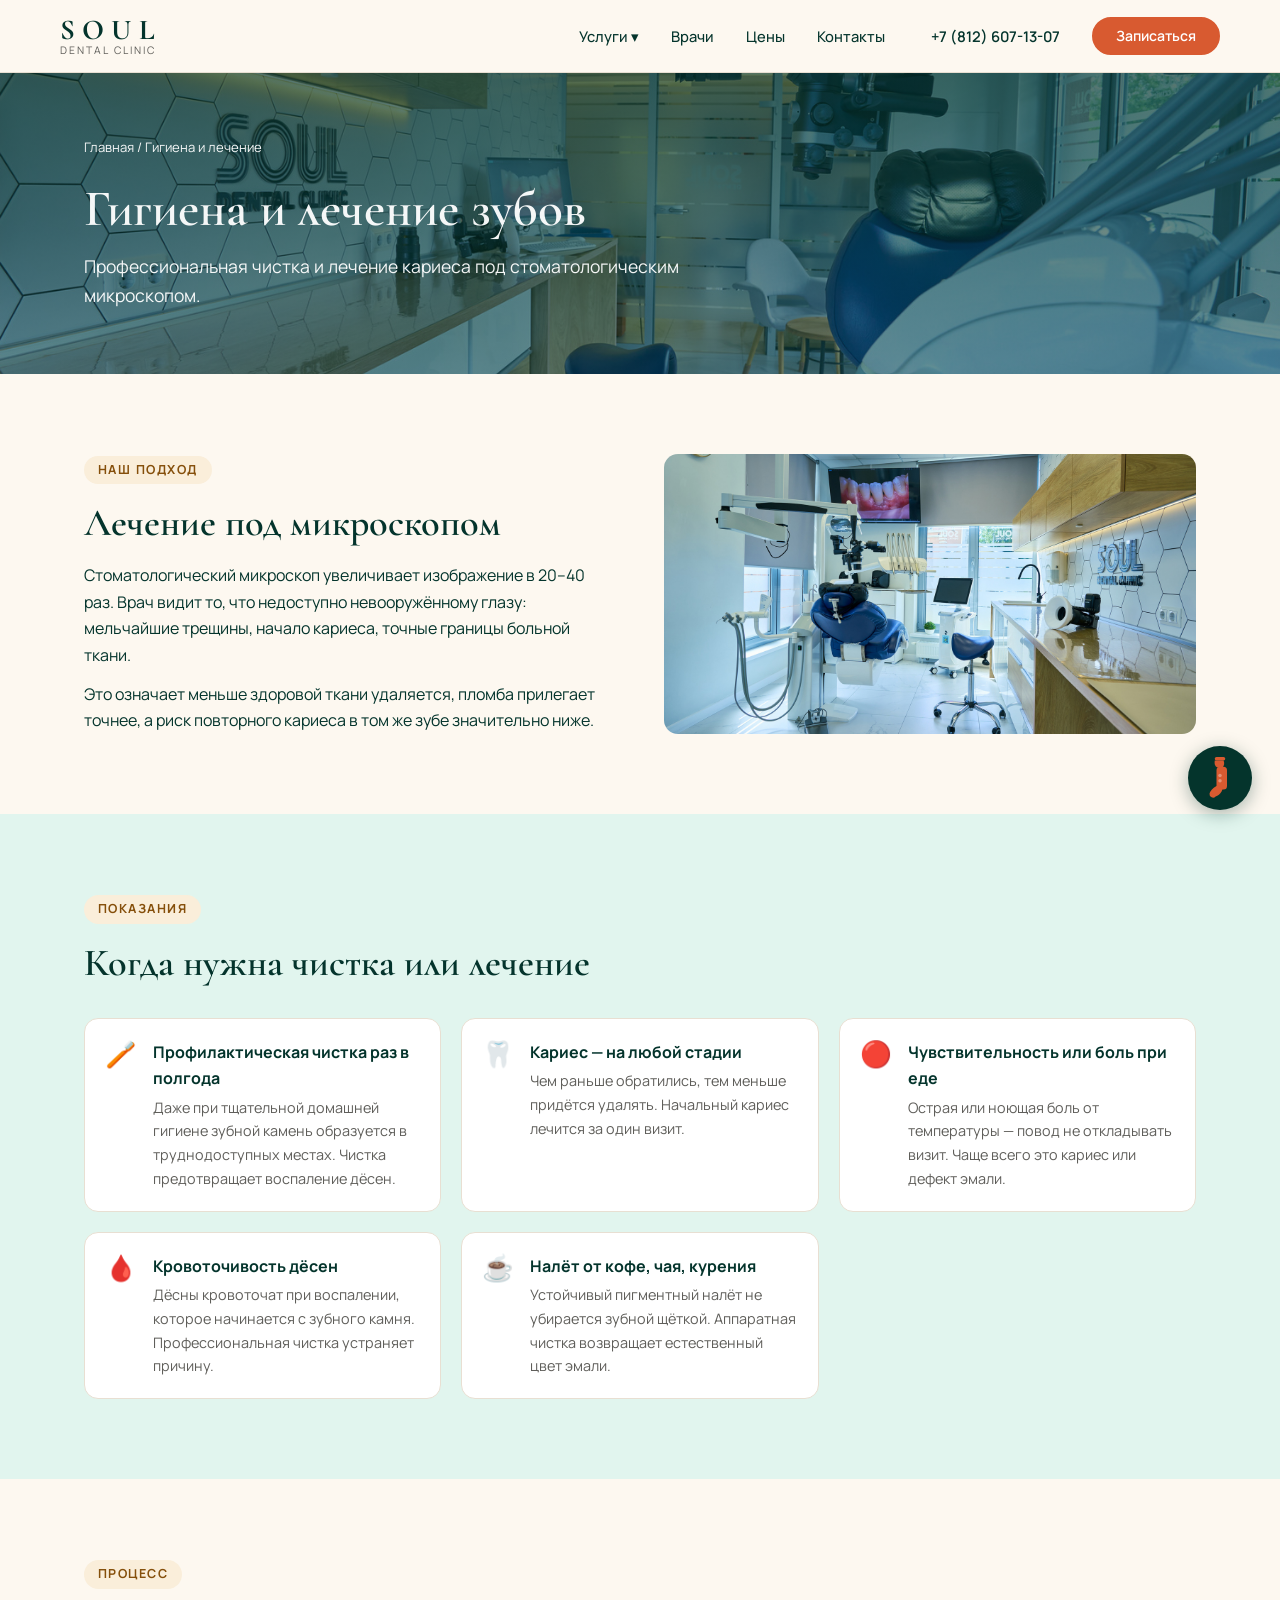
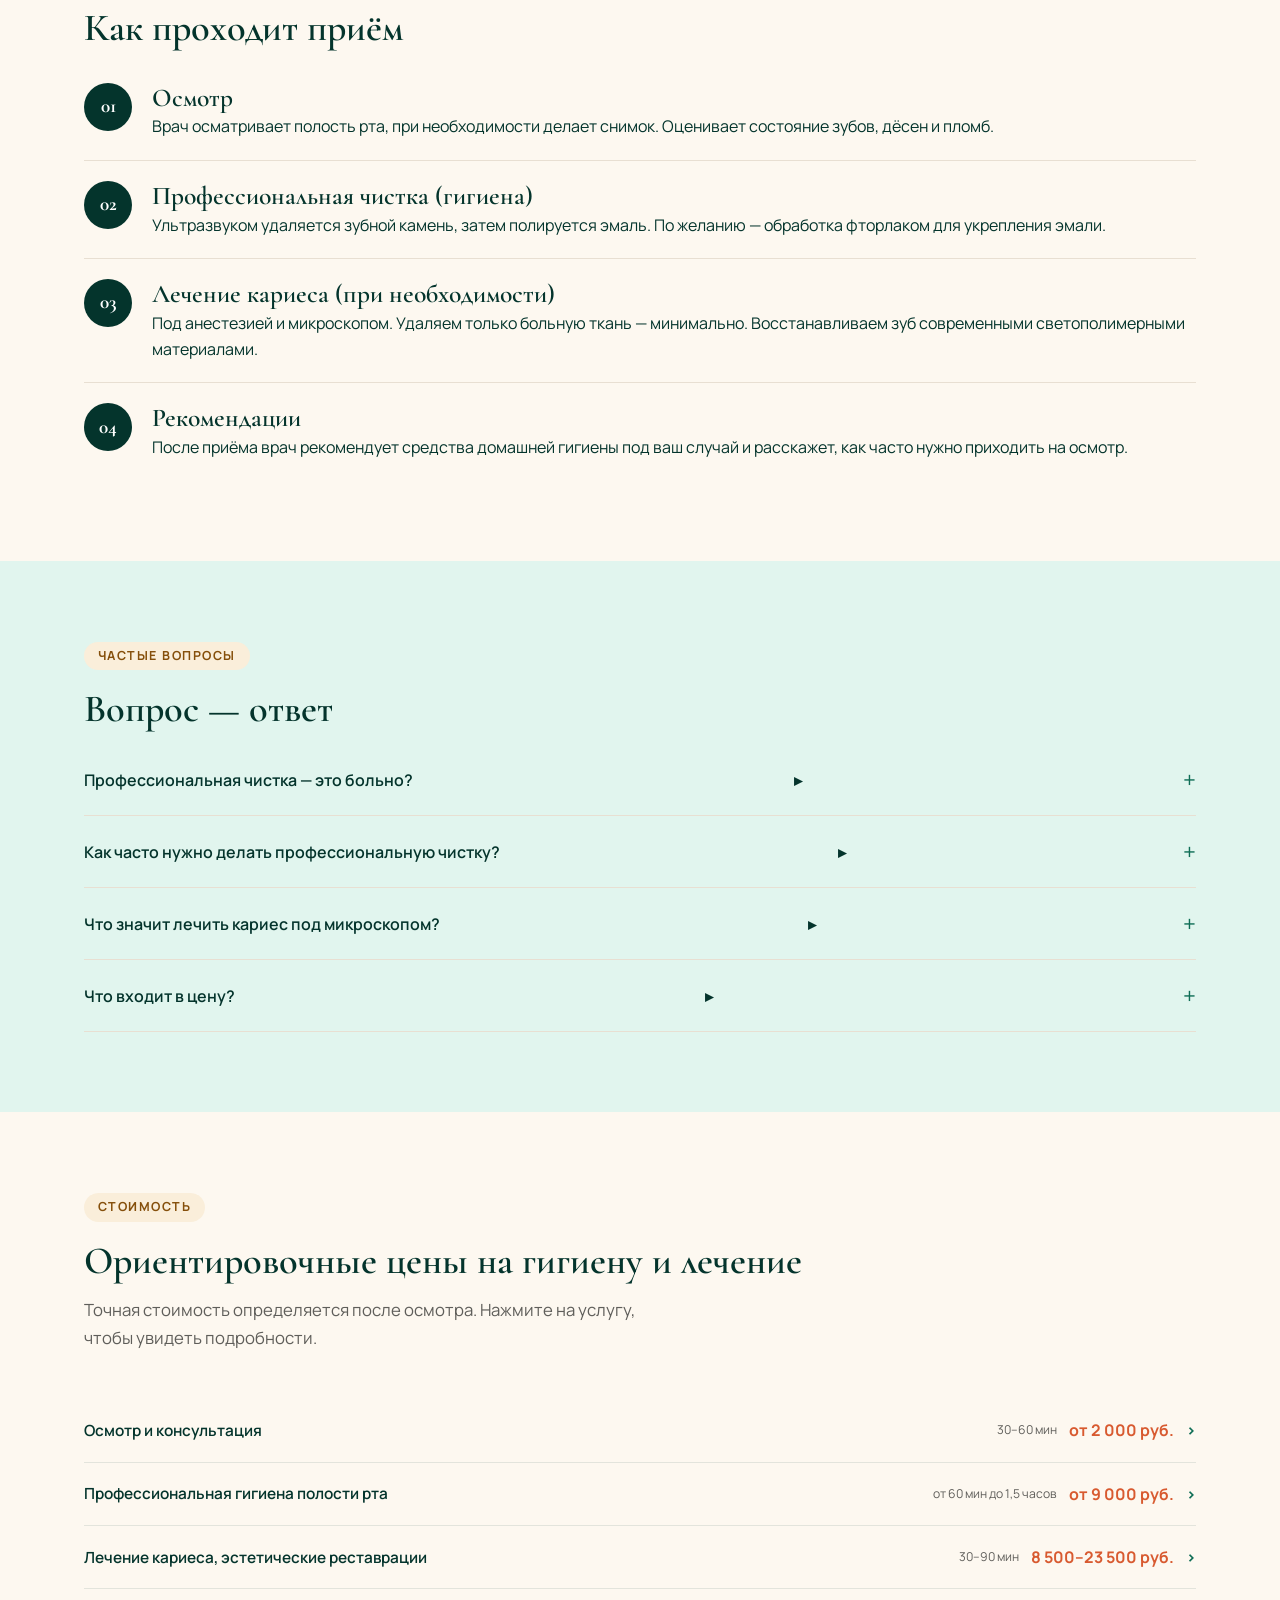
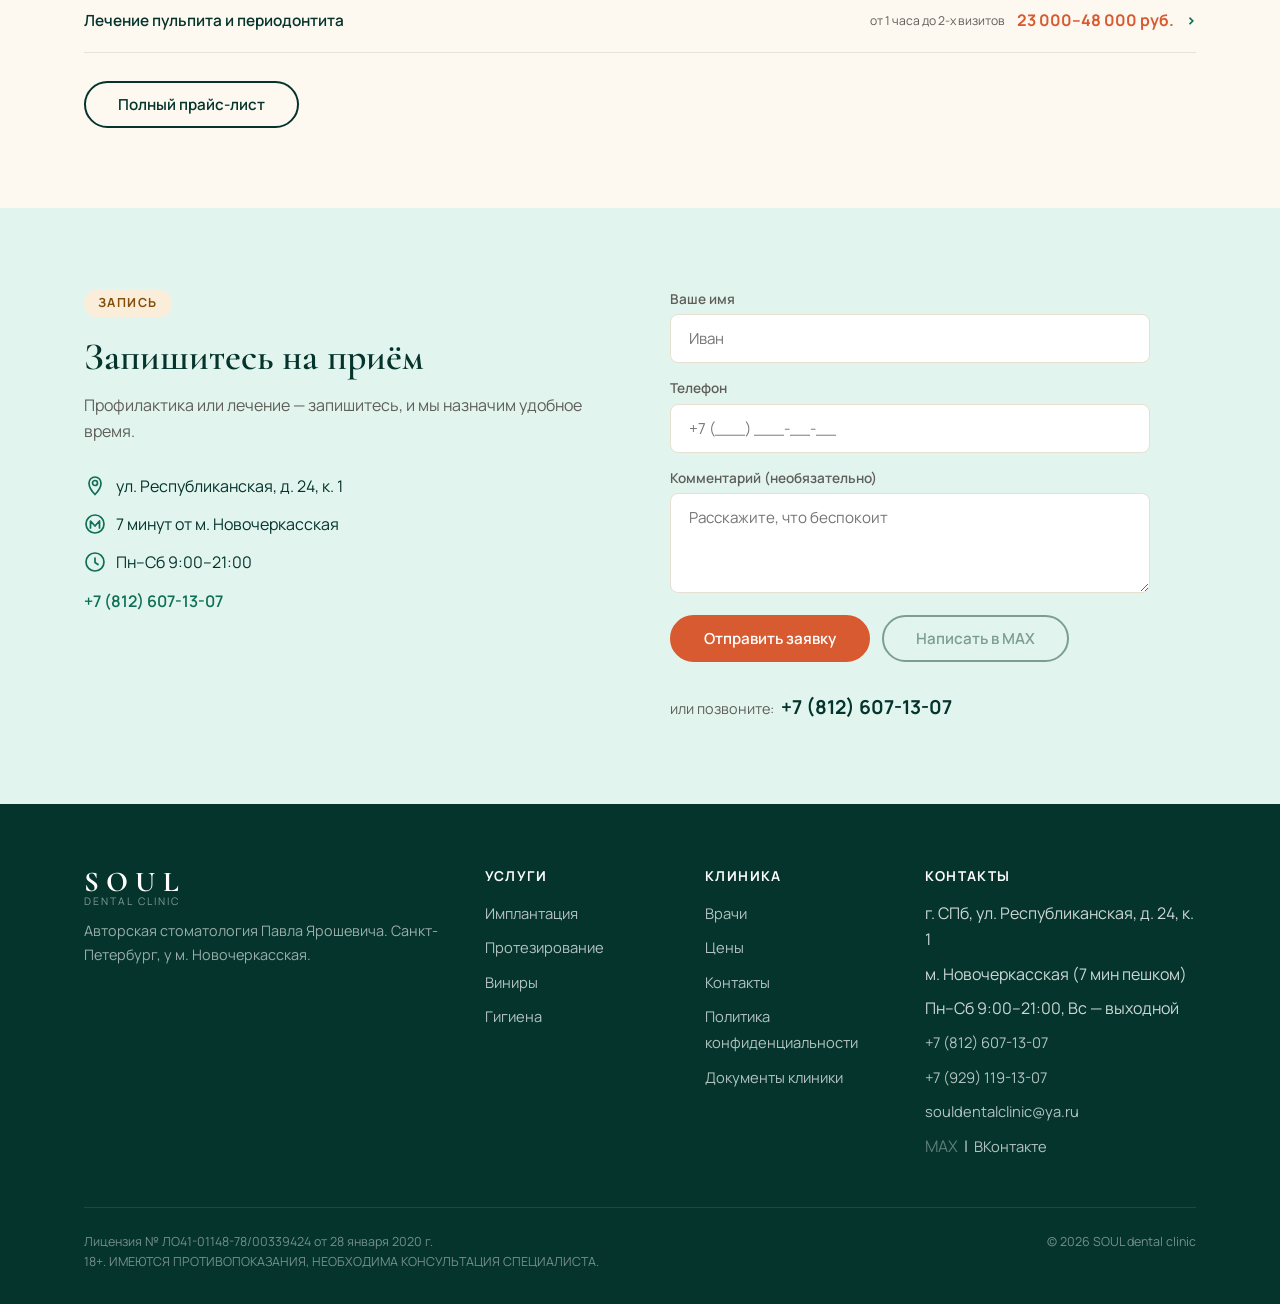
==== commit 90e580b2: "MAX links: visually disabled with pending tooltip, updated comments" ====
--- a/gigiena.html
+++ b/gigiena.html
@@ -337,8 +337,8 @@
           </div>
           <div class="form-record__buttons">
             <button type="submit" class="btn btn--accent">Отправить заявку</button>
-            <!-- УТОЧНИТЬ У КЛИНИКИ — точная пригласительная ссылка MAX -->
-            <a href="https://max.ru/u/souldental" target="_blank" rel="noopener" class="btn btn--outline">Написать в MAX</a>
+            <!-- [УТОЧНИТЬ У КЛИНИКИ — пригласительная ссылка MAX формата max.ru/join/...] -->
+            <button type="button" class="btn btn--outline btn-max-pending" onclick="showMaxPending(event)">Написать в MAX</button>
           </div>
           <p class="form-record__phone">или позвоните: <a href="tel:+78126071307">+7 (812) 607-13-07</a></p>
         </form>
@@ -386,8 +386,8 @@
           <li><a href="tel:+78126071307">+7 (812) 607-13-07</a></li>
           <li><a href="tel:+79291191307">+7 (929) 119-13-07</a></li>
           <li><a href="mailto:souldentalclinic@ya.ru">souldentalclinic@ya.ru</a></li>
-          <li><!-- УТОЧНИТЬ У КЛИНИКИ — точная пригласительная ссылка MAX -->
-          <a href="https://max.ru/u/souldental" target="_blank">MAX</a> &nbsp;|&nbsp; <a href="https://vk.com/souldental" target="_blank">ВКонтакте</a></li>
+          <li><!-- [УТОЧНИТЬ У КЛИНИКИ — пригласительная ссылка MAX формата max.ru/join/...] -->
+          <span class="max-link-pending" onclick="showMaxPending(event)">MAX</span> &nbsp;|&nbsp; <a href="https://vk.com/souldental" target="_blank">ВКонтакте</a></li>
         </ul>
       </div>
     </div>
--- a/style.css
+++ b/style.css
@@ -663,7 +663,7 @@
 /* =============================================
    КАРТОЧКИ ВРАЧЕЙ
    ============================================= */
-.doctors-grid { display: grid; grid-template-columns: repeat(3, 1fr); gap: 24px; align-items: start; }
+.doctors-grid { display: grid; grid-template-columns: repeat(3, 1fr); gap: 24px; align-items: stretch; }
 .card-doctor {
   background: var(--white);
   border: 1px solid var(--border);
@@ -1109,6 +1109,10 @@
 .btn { transition: opacity 0.2s, transform 0.18s, box-shadow 0.18s; }
 .btn--accent:hover { box-shadow: 0 6px 20px rgba(216,90,48,0.35); }
 .btn--outline:hover { background: var(--mint); }
+/* Кнопки MAX в ожидании ссылки */
+.btn-max-pending { opacity: 0.45; cursor: not-allowed; }
+.btn-max-pending:hover { opacity: 0.45; transform: none; box-shadow: none; background: transparent; }
+.max-link-pending { opacity: 0.45; cursor: not-allowed; }
 
 /* =============================================
    VINYL MUSIC PLAYER
@@ -1118,8 +1122,8 @@
   bottom: 90px;
   right: 28px;
   z-index: 300;
-  width: 56px;
-  height: 56px;
+  width: 64px;
+  height: 64px;
   background: var(--dark);
   border: none;
   cursor: pointer;
@@ -1133,8 +1137,8 @@
 }
 .sax-btn:hover { transform: scale(1.08); box-shadow: 0 6px 24px rgba(4,52,44,0.45); }
 .sax-icon {
-  width: 22px;
-  height: 34px;
+  width: 42px;
+  height: 42px;
   color: var(--accent);
   display: block;
 }
@@ -1166,8 +1170,8 @@
 .player-stub__btn--off { background: rgba(255,255,255,0.15); cursor: default; }
 
 @media (max-width: 680px) {
-  .sax-btn { bottom: 90px; right: 16px; width: 48px; height: 48px; }
-  .sax-icon { width: 18px; height: 28px; }
+  .sax-btn { bottom: 90px; right: 16px; width: 56px; height: 56px; }
+  .sax-icon { width: 36px; height: 36px; }
 }
 
 /* ===== ТЕЛЕФОН В БЛОКЕ ЗАПИСИ ===== */
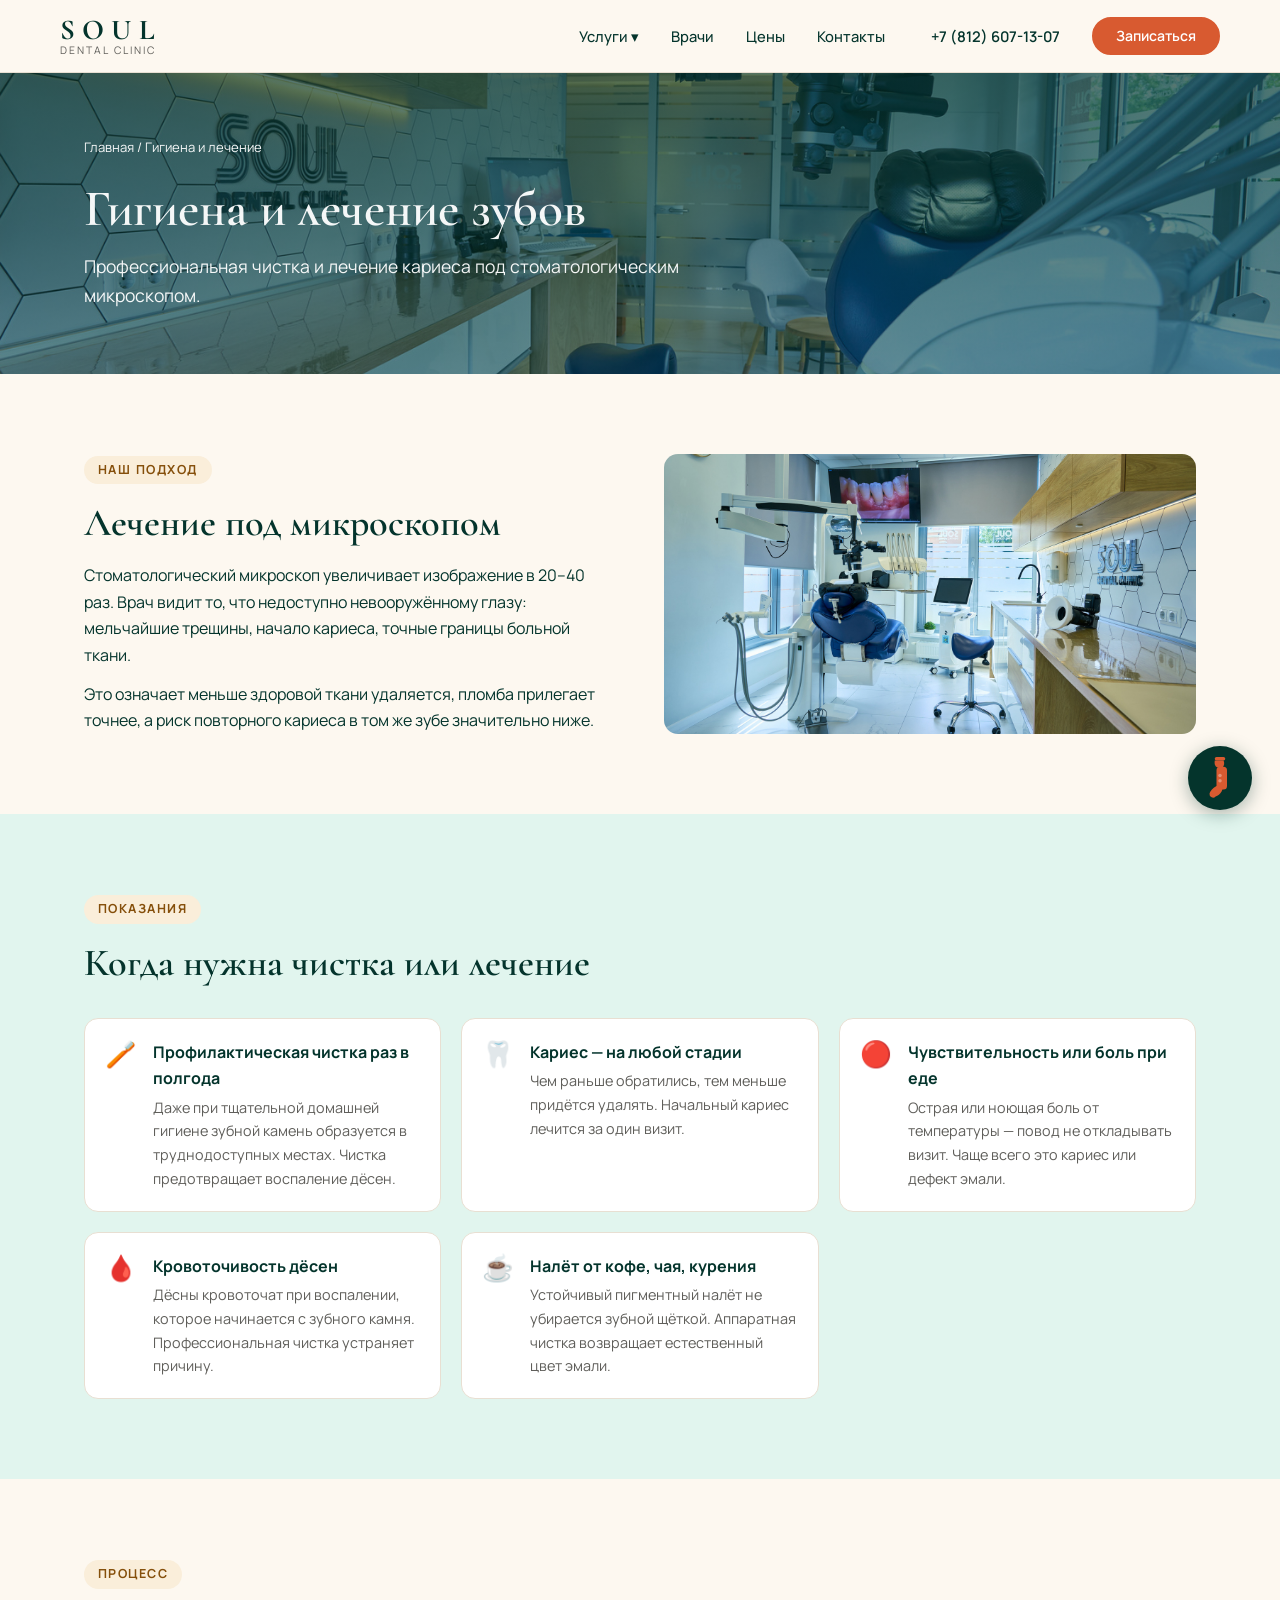
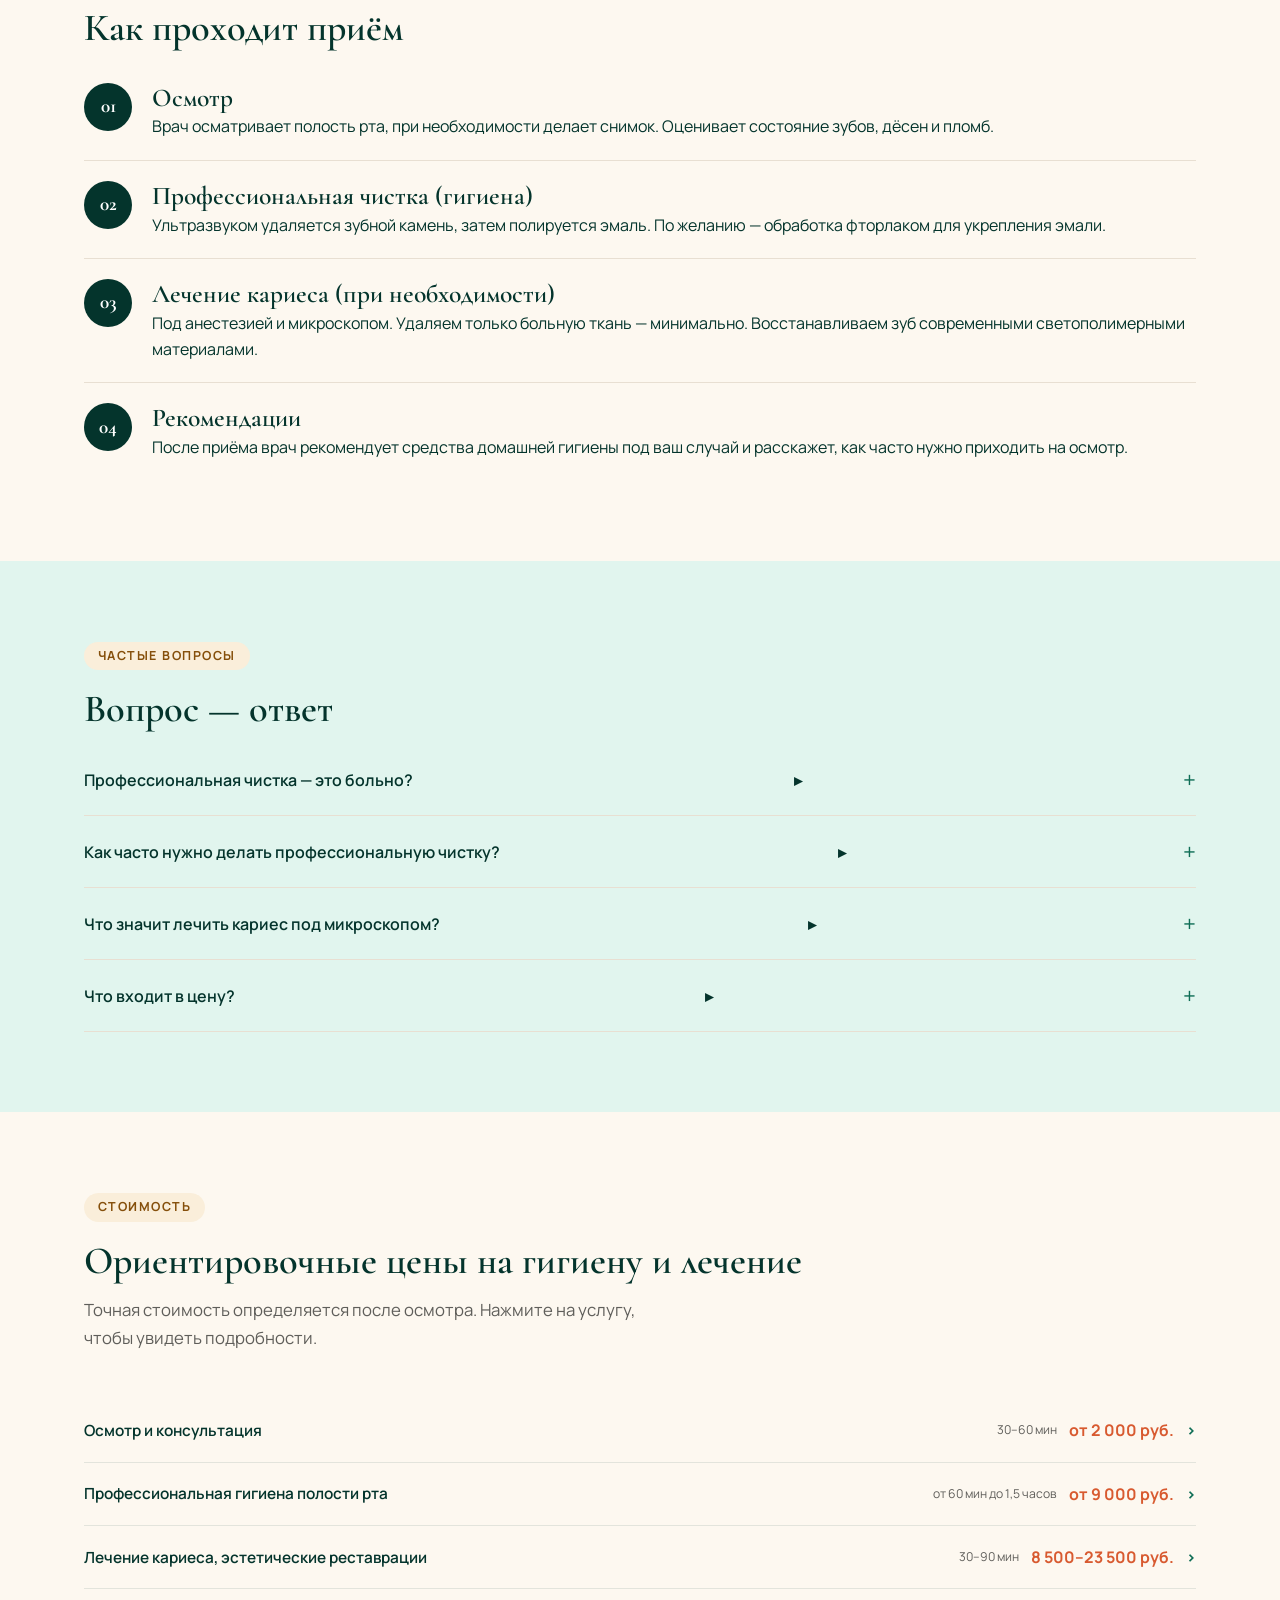
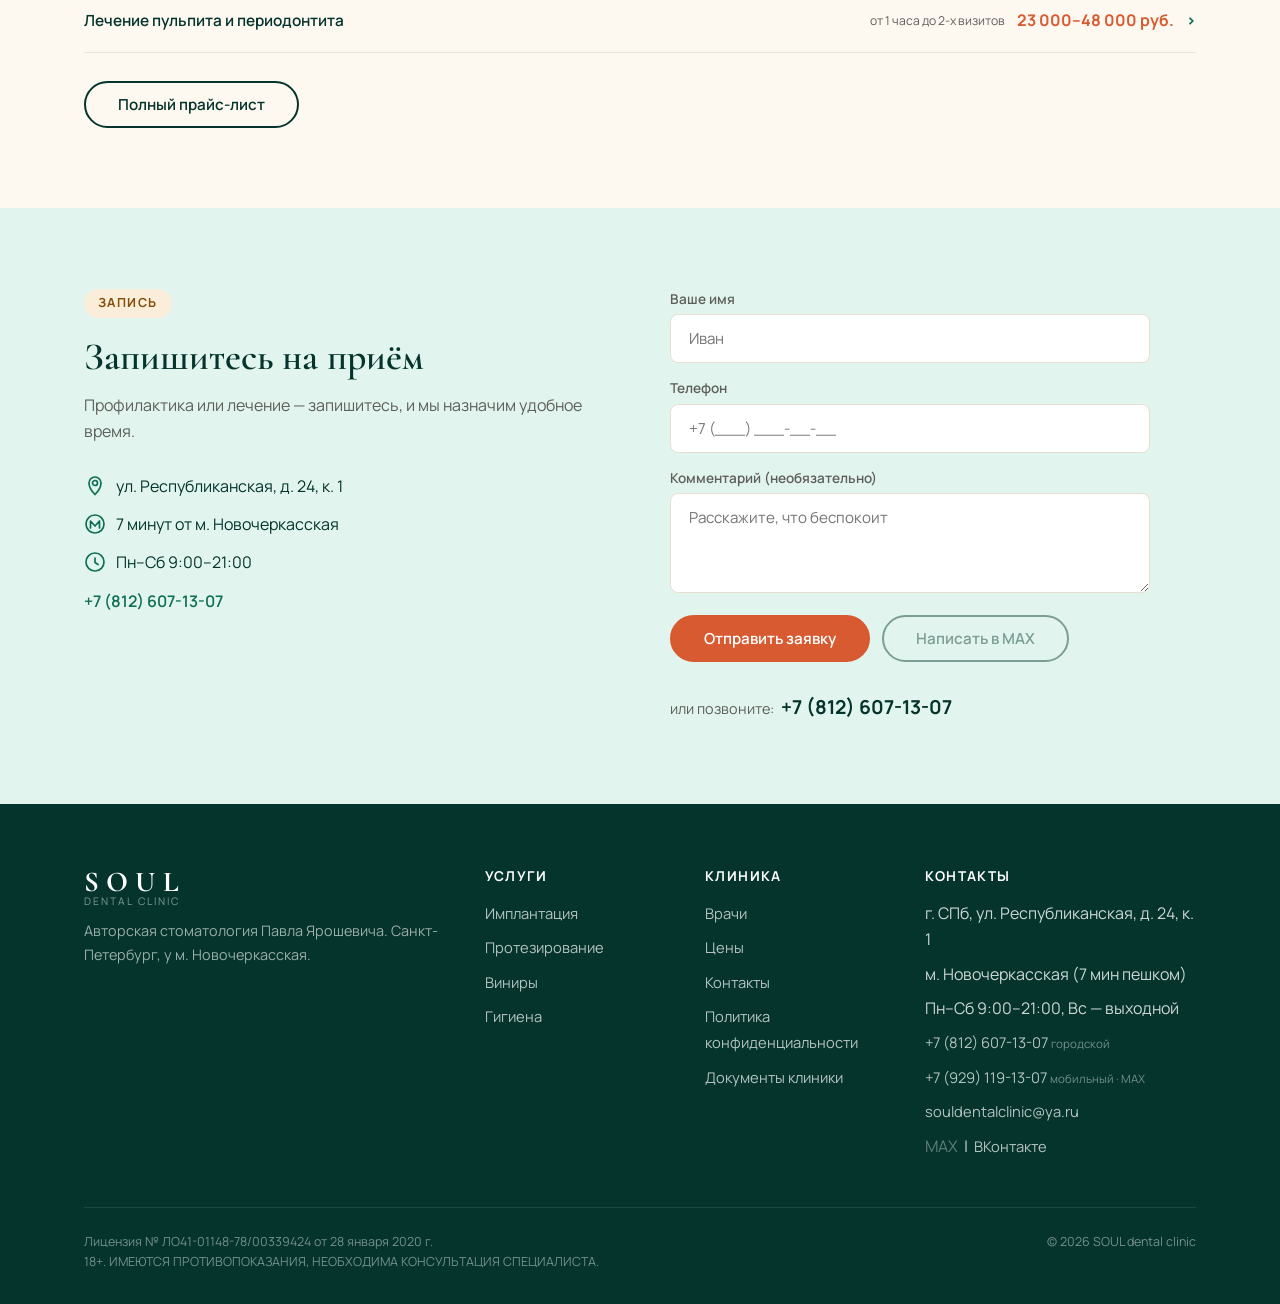
==== commit 3238efd3: "Phone labels: городской/мобильный in contacts and footer" ====
--- a/gigiena.html
+++ b/gigiena.html
@@ -383,8 +383,8 @@
           <li>г. СПб, ул. Республиканская, д. 24, к. 1</li>
           <li>м. Новочеркасская (7 мин пешком)</li>
           <li>Пн–Сб 9:00–21:00, Вс — выходной</li>
-          <li><a href="tel:+78126071307">+7 (812) 607-13-07</a></li>
-          <li><a href="tel:+79291191307">+7 (929) 119-13-07</a></li>
+          <li><a href="tel:+78126071307">+7 (812) 607-13-07</a> <span class="phone-label">городской</span></li>
+          <li><a href="tel:+79291191307">+7 (929) 119-13-07</a> <span class="phone-label">мобильный · MAX</span></li>
           <li><a href="mailto:souldentalclinic@ya.ru">souldentalclinic@ya.ru</a></li>
           <li><!-- [УТОЧНИТЬ У КЛИНИКИ — пригласительная ссылка MAX формата max.ru/join/...] -->
           <span class="max-link-pending" onclick="showMaxPending(event)">MAX</span> &nbsp;|&nbsp; <a href="https://vk.com/souldental" target="_blank">ВКонтакте</a></li>
--- a/style.css
+++ b/style.css
@@ -1113,6 +1113,8 @@
 .btn-max-pending { opacity: 0.45; cursor: not-allowed; }
 .btn-max-pending:hover { opacity: 0.45; transform: none; box-shadow: none; background: transparent; }
 .max-link-pending { opacity: 0.45; cursor: not-allowed; }
+/* Подписи к телефонам */
+.phone-label { font-size: 0.72rem; opacity: 0.55; font-weight: 400; white-space: nowrap; }
 
 /* =============================================
    VINYL MUSIC PLAYER
